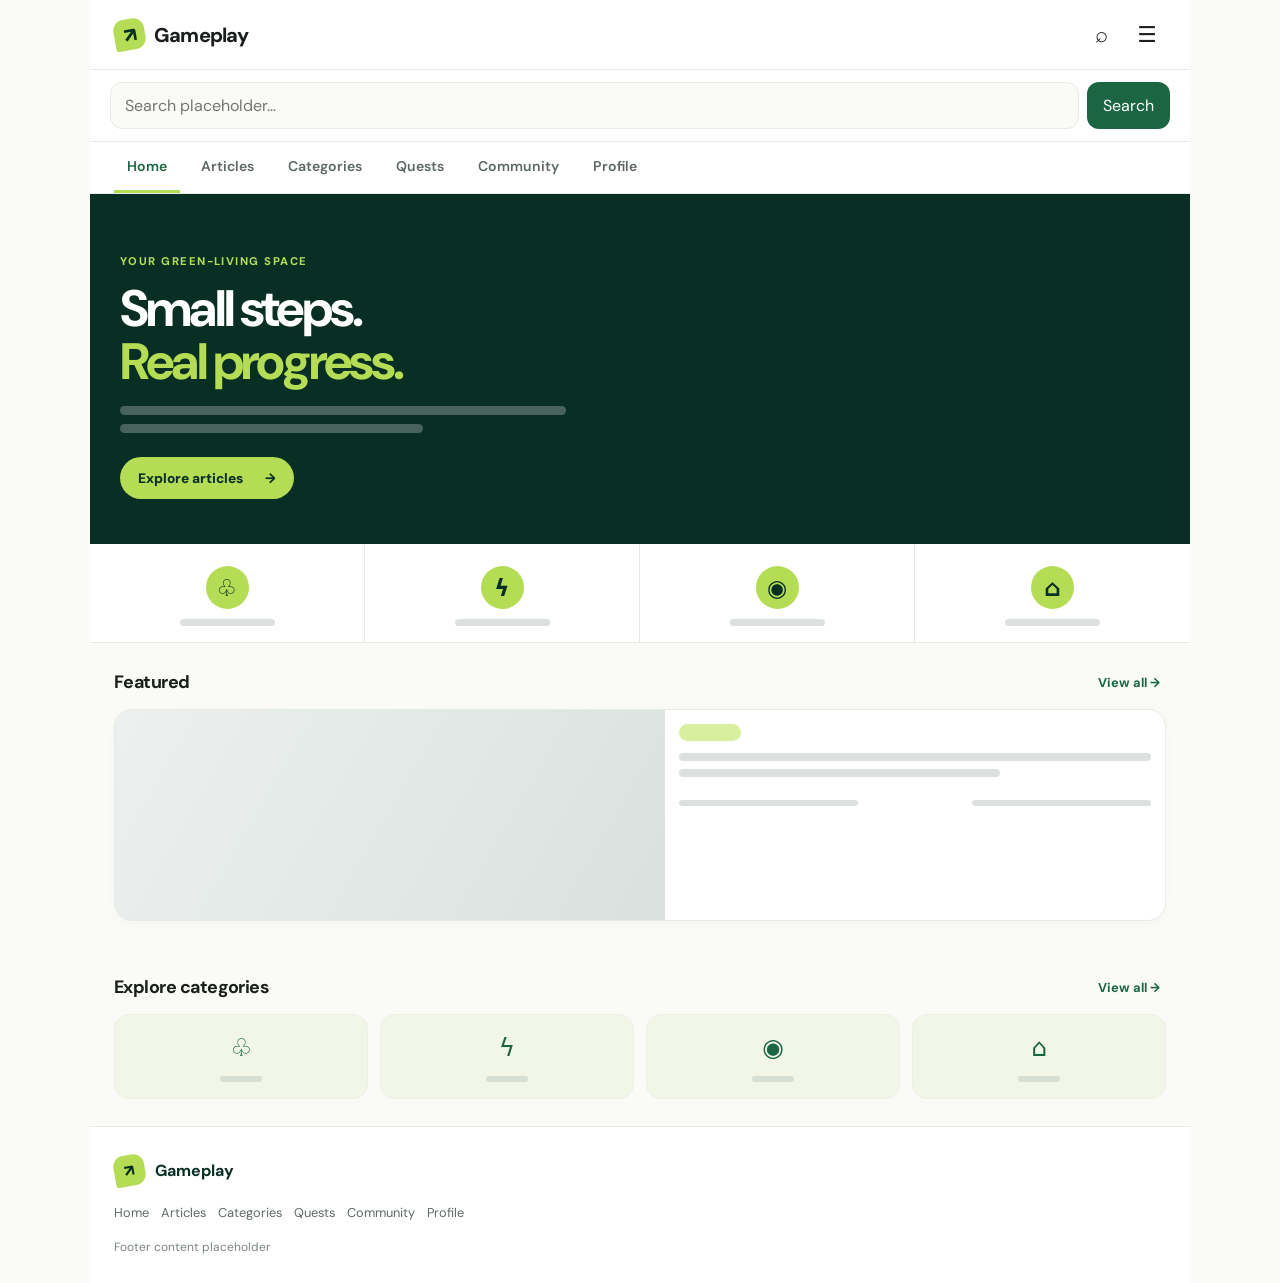
==== index.html @ 5367f2ae "Add files via upload" ====
<!doctype html>
<html lang="en">
<head>
  <meta charset="utf-8">
  <meta name="viewport" content="width=device-width, initial-scale=1">
  <title>Gameplay</title>
  <link rel="stylesheet" href="style.css">
  <!-- Cloudflare Web Analytics: add your official beacon snippet here after enabling it in Cloudflare. -->
</head>
<body>
  <div class="site-shell">
    <header class="topbar">
      <a class="brand" href="#home" data-page="home" aria-label="Gameplay home">
        <span class="brand-mark" aria-hidden="true">↗</span><span>Gameplay</span>
      </a>
      <div class="top-actions">
        <button class="icon-button" aria-label="Search" id="search-toggle">⌕</button>
        <button class="icon-button menu-toggle" aria-label="Open navigation" id="menu-toggle">☰</button>
      </div>
    </header>

    <div class="search-panel" id="search-panel" hidden>
      <input type="search" placeholder="Search placeholder…" aria-label="Search">
      <button class="small-button" type="button">Search</button>
    </div>

    <nav class="desktop-nav" aria-label="Main navigation">
      <button class="nav-link active" data-page="home">Home</button>
      <button class="nav-link" data-page="articles">Articles</button>
      <button class="nav-link" data-page="categories">Categories</button>
      <button class="nav-link" data-page="quests">Quests</button>
      <button class="nav-link" data-page="community">Community</button>
      <button class="nav-link" data-page="profile">Profile</button>
    </nav>

    <main>
      <!-- HOME -->
      <section class="page active" id="page-home" aria-labelledby="home-title">
        <div class="hero">
          <div class="hero-copy">
            <span class="eyebrow">YOUR GREEN-LIVING SPACE</span>
            <h1 id="home-title">Small steps.<br><span>Real progress.</span></h1>
            <p class="placeholder-line wide"></p>
            <p class="placeholder-line medium"></p>
            <button class="primary-button" data-go="articles">Explore articles <span>→</span></button>
          </div>
          <div class="hero-image image-landscape" role="img" aria-label="Landscape image placeholder">
            <span class="image-placeholder-icon">⌁</span>
          </div>
        </div>

        <div class="quick-grid">
          <button class="quick-tile" data-go="categories"><span class="quick-icon">♧</span><span class="placeholder-line short"></span></button>
          <button class="quick-tile" data-go="categories"><span class="quick-icon">ϟ</span><span class="placeholder-line short"></span></button>
          <button class="quick-tile" data-go="categories"><span class="quick-icon">◉</span><span class="placeholder-line short"></span></button>
          <button class="quick-tile" data-go="categories"><span class="quick-icon">⌂</span><span class="placeholder-line short"></span></button>
        </div>

        <section class="content-section">
          <div class="section-heading"><h2>Featured</h2><button class="text-link" data-go="articles">View all →</button></div>
          <div class="feature-card">
            <div class="feature-image image-seedling" role="img" aria-label="Featured image placeholder"><span class="image-placeholder-icon">⌁</span></div>
            <div class="card-body">
              <span class="tag placeholder-tag"></span>
              <div class="placeholder-line wide"></div>
              <div class="placeholder-line medium"></div>
              <div class="card-meta"><span class="placeholder-line short"></span><span class="placeholder-line short"></span></div>
            </div>
          </div>
        </section>

        <section class="content-section">
          <div class="section-heading"><h2>Explore categories</h2><button class="text-link" data-go="categories">View all →</button></div>
          <div class="category-mini-grid">
            <button class="category-mini" data-go="categories"><span>♧</span><i></i></button>
            <button class="category-mini" data-go="categories"><span>ϟ</span><i></i></button>
            <button class="category-mini" data-go="categories"><span>◉</span><i></i></button>
            <button class="category-mini" data-go="categories"><span>⌂</span><i></i></button>
          </div>
        </section>
      </section>

      <!-- ARTICLES LIST -->
      <section class="page" id="page-articles" aria-labelledby="articles-title">
        <div class="page-heading"><span class="eyebrow">THE LIBRARY</span><h1 id="articles-title">Articles</h1><div class="placeholder-line medium"></div></div>
        <div class="filter-row"><button class="filter-chip selected">All</button><button class="filter-chip">Category</button><button class="filter-chip">Category</button><button class="filter-chip">Category</button></div>
        <div class="article-grid">
          <article class="article-card"><div class="card-image image-seedling"><span class="image-placeholder-icon">⌁</span></div><div class="card-body"><span class="tag"></span><div class="placeholder-line wide"></div><div class="placeholder-line medium"></div><div class="card-meta"><span class="placeholder-line short"></span><span class="placeholder-line short"></span></div><button class="read-card" data-go="article-detail" aria-label="Open article">→</button></div></article>
          <article class="article-card"><div class="card-image image-solar"><span class="image-placeholder-icon">⌁</span></div><div class="card-body"><span class="tag"></span><div class="placeholder-line wide"></div><div class="placeholder-line medium"></div><div class="card-meta"><span class="placeholder-line short"></span><span class="placeholder-line short"></span></div><button class="read-card" data-go="article-detail" aria-label="Open article">→</button></div></article>
          <article class="article-card"><div class="card-image image-water"><span class="image-placeholder-icon">⌁</span></div><div class="card-body"><span class="tag"></span><div class="placeholder-line wide"></div><div class="placeholder-line medium"></div><div class="card-meta"><span class="placeholder-line short"></span><span class="placeholder-line short"></span></div><button class="read-card" data-go="article-detail" aria-label="Open article">→</button></div></article>
          <article class="article-card"><div class="card-image image-bike"><span class="image-placeholder-icon">⌁</span></div><div class="card-body"><span class="tag"></span><div class="placeholder-line wide"></div><div class="placeholder-line medium"></div><div class="card-meta"><span class="placeholder-line short"></span><span class="placeholder-line short"></span></div><button class="read-card" data-go="article-detail" aria-label="Open article">→</button></div></article>
        </div>
      </section>

      <!-- ARTICLE DETAIL -->
      <section class="page" id="page-article-detail" aria-labelledby="article-detail-title">
        <button class="back-link" data-go="articles">← Back to articles</button>
        <article class="article-detail">
          <div class="detail-image image-landscape"><span class="image-placeholder-icon">⌁</span></div>
          <div class="detail-content">
            <span class="tag"></span>
            <h1 id="article-detail-title" class="skeleton-heading"><span></span><span></span></h1>
            <div class="byline"><span class="avatar"></span><div class="placeholder-line medium"></div><div class="placeholder-line short"></div></div>
            <div class="article-skeleton">
              <div class="placeholder-line wide"></div><div class="placeholder-line wide"></div><div class="placeholder-line medium"></div>
              <div class="skeleton-image"></div>
              <div class="placeholder-line wide"></div><div class="placeholder-line wide"></div><div class="placeholder-line medium"></div>
              <div class="skeleton-image small"></div>
              <div class="placeholder-line wide"></div><div class="placeholder-line medium"></div>
            </div>
          </div>
        </article>
        <section class="content-section comments">
          <div class="section-heading"><h2>Comments</h2><span class="comment-count">—</span></div>
          <div class="comment-placeholder"><span class="avatar"></span><div class="placeholder-line wide"></div><button class="round-action" aria-label="Submit comment">↑</button></div>
          <div class="placeholder-comment"><span class="avatar"></span><div><div class="placeholder-line medium"></div><div class="placeholder-line wide"></div></div></div>
        </section>
      </section>

      <!-- CATEGORIES -->
      <section class="page" id="page-categories" aria-labelledby="categories-title">
        <div class="page-heading"><span class="eyebrow">FIND YOUR NEXT READ</span><h1 id="categories-title">Categories</h1><div class="placeholder-line medium"></div></div>
        <div class="categories-grid">
          <button class="category-card" data-go="articles"><div class="category-photo image-seedling"><span>♧</span></div><div class="category-card-foot"><div class="placeholder-line medium"></div><b>→</b></div></button>
          <button class="category-card" data-go="articles"><div class="category-photo image-solar"><span>ϟ</span></div><div class="category-card-foot"><div class="placeholder-line medium"></div><b>→</b></div></button>
          <button class="category-card" data-go="articles"><div class="category-photo image-water"><span>◉</span></div><div class="category-card-foot"><div class="placeholder-line medium"></div><b>→</b></div></button>
          <button class="category-card" data-go="articles"><div class="category-photo image-home"><span>⌂</span></div><div class="category-card-foot"><div class="placeholder-line medium"></div><b>→</b></div></button>
          <button class="category-card" data-go="articles"><div class="category-photo image-money"><span>●</span></div><div class="category-card-foot"><div class="placeholder-line medium"></div><b>→</b></div></button>
          <button class="category-card" data-go="articles"><div class="category-photo image-community"><span>♧</span></div><div class="category-card-foot"><div class="placeholder-line medium"></div><b>→</b></div></button>
        </div>
      </section>

      <!-- QUESTS -->
      <section class="page" id="page-quests" aria-labelledby="quests-title">
        <div class="page-heading"><span class="eyebrow">YOUR NEXT CHALLENGE</span><h1 id="quests-title">Quests</h1><div class="placeholder-line medium"></div></div>
        <div class="quest-hero">
          <div class="quest-art"><span class="quest-number">#01</span><span class="quest-leaf">♧</span></div>
          <div class="quest-copy"><span class="quest-status"><span class="status-dot"></span> ACTIVE</span><h2 class="skeleton-heading"><span></span><span></span></h2><div class="placeholder-line wide"></div><div class="placeholder-line medium"></div></div>
        </div>
        <div class="progress-card">
          <div class="section-heading"><h2>Progress</h2><span class="tiny-muted">— / — tasks</span></div>
          <div class="progress-track"><span style="width: 42%"></span></div>
          <div class="stats-grid"><div class="stat"><span class="stat-icon">✦</span><div class="placeholder-line short"></div><strong>—</strong></div><div class="stat"><span class="stat-icon">♜</span><div class="placeholder-line short"></div><strong>—</strong></div><div class="stat"><span class="stat-icon">◷</span><div class="placeholder-line short"></div><strong>—</strong></div></div>
        </div>
        <section class="content-section">
          <div class="section-heading"><h2>Quest tasks</h2><span class="tiny-muted">Checklist</span></div>
          <div class="task-list">
            <label class="task-row"><input type="checkbox"><span class="task-check"></span><span class="task-lines"><i></i><i></i></span><b>›</b></label>
            <label class="task-row"><input type="checkbox"><span class="task-check"></span><span class="task-lines"><i></i><i></i></span><b>›</b></label>
            <label class="task-row"><input type="checkbox"><span class="task-check"></span><span class="task-lines"><i></i><i></i></span><b>›</b></label>
          </div>
        </section>
      </section>

      <!-- COMMUNITY -->
      <section class="page" id="page-community" aria-labelledby="community-title">
        <div class="page-heading"><span class="eyebrow">TOGETHER, WE GROW</span><h1 id="community-title">Community</h1><div class="placeholder-line medium"></div></div>
        <div class="segmented"><button class="selected">Comments</button><button>Discussions</button><button>Members</button></div>
        <div class="community-list">
          <article class="community-post"><span class="avatar"></span><div class="post-main"><div class="post-top"><div class="placeholder-line medium"></div><span class="tiny-muted">—</span></div><div class="placeholder-line wide"></div><div class="placeholder-line medium"></div><div class="post-actions"><span>♡ —</span><span>↗ —</span></div></div></article>
          <article class="community-post"><span class="avatar"></span><div class="post-main"><div class="post-top"><div class="placeholder-line medium"></div><span class="tiny-muted">—</span></div><div class="placeholder-line wide"></div><div class="placeholder-line medium"></div><div class="post-actions"><span>♡ —</span><span>↗ —</span></div></div></article>
          <article class="community-post"><span class="avatar"></span><div class="post-main"><div class="post-top"><div class="placeholder-line medium"></div><span class="tiny-muted">—</span></div><div class="placeholder-line wide"></div><div class="placeholder-line short"></div><div class="post-actions"><span>♡ —</span><span>↗ —</span></div></div></article>
        </div>
        <div class="comment-placeholder"><span class="avatar"></span><div class="placeholder-line wide"></div><button class="round-action" aria-label="Post comment">↑</button></div>
      </section>

      <!-- PROFILE -->
      <section class="page" id="page-profile" aria-labelledby="profile-title">
        <div class="profile-top">
          <div class="profile-avatar">○</div>
          <div class="profile-info"><h1 id="profile-title" class="skeleton-heading"><span></span></h1><div class="placeholder-line medium"></div><span class="level-label">LEVEL —</span></div>
          <button class="icon-button" aria-label="Settings">⚙</button>
        </div>
        <div class="level-progress"><div class="progress-track"><span style="width: 35%"></span></div><span class="tiny-muted">— / — XP</span></div>
        <section class="content-section">
          <div class="section-heading"><h2>Achievements</h2><button class="text-link">View all →</button></div>
          <div class="badges-row">
            <div class="achievement"><span>♧</span><i></i></div><div class="achievement"><span>ϟ</span><i></i></div><div class="achievement"><span>◉</span><i></i></div><div class="achievement"><span>⌂</span><i></i></div><div class="achievement"><span>●</span><i></i></div>
          </div>
        </section>
        <section class="content-section">
          <div class="section-heading"><h2>Progress</h2></div>
          <div class="progress-circles">
            <div class="circle-stat"><div class="progress-circle" style="--progress:60%"><b>—</b></div><span class="placeholder-line short"></span></div>
            <div class="circle-stat"><div class="progress-circle" style="--progress:40%"><b>—</b></div><span class="placeholder-line short"></span></div>
            <div class="circle-stat"><div class="progress-circle" style="--progress:25%"><b>—</b></div><span class="placeholder-line short"></span></div>
            <div class="circle-stat"><div class="progress-circle" style="--progress:15%"><b>—</b></div><span class="placeholder-line short"></span></div>
          </div>
        </section>
        <section class="content-section">
          <div class="section-heading"><h2>Saved articles</h2><button class="text-link" data-go="articles">View all →</button></div>
          <div class="saved-grid"><div class="saved-card"><div class="saved-image"></div><div class="placeholder-line medium"></div><div class="placeholder-line short"></div></div><div class="saved-card"><div class="saved-image"></div><div class="placeholder-line medium"></div><div class="placeholder-line short"></div></div></div>
        </section>
      </section>
    </main>

    <footer class="site-footer">
      <div class="footer-brand"><span class="brand-mark">↗</span><strong>Gameplay</strong></div>
      <div class="footer-links"><button data-page="home">Home</button><button data-page="articles">Articles</button><button data-page="categories">Categories</button><button data-page="quests">Quests</button><button data-page="community">Community</button><button data-page="profile">Profile</button></div>
      <p class="footer-note">Footer content placeholder</p>
    </footer>

    <nav class="mobile-nav" aria-label="Mobile navigation">
      <button class="mobile-nav-item active" data-page="home"><span>⌂</span><small>Home</small></button>
      <button class="mobile-nav-item" data-page="articles"><span>▤</span><small>Articles</small></button>
      <button class="mobile-nav-item" data-page="quests"><span>◷</span><small>Quests</small></button>
      <button class="mobile-nav-item" data-page="community"><span>♧</span><small>Community</small></button>
      <button class="mobile-nav-item" data-page="profile"><span>○</span><small>Profile</small></button>
    </nav>
  </div>
  <script src="script.js"></script>
</body>
</html>
---- style.css ----
@import url('https://fonts.googleapis.com/css2?family=DM+Sans:wght@400;500;600;700;800&display=swap');

:root {
  --green-950: #092f25;
  --green-900: #104532;
  --green-800: #1b6542;
  --green-700: #27834c;
  --green-500: #70b943;
  --lime: #b5dc55;
  --cream: #fafaf6;
  --paper: #ffffff;
  --ink: #1a1f1c;
  --muted: #7b8580;
  --line: #e7ebe5;
  --skeleton: #dce1df;
  --radius: 18px;
  --shadow: 0 8px 24px rgba(14, 48, 34, .07);
}
* { box-sizing: border-box; }
html { scroll-behavior: smooth; }
body { margin: 0; background: var(--cream); color: var(--ink); font-family: "DM Sans", system-ui, sans-serif; }
button, input { font: inherit; }
button { cursor: pointer; }
button:focus-visible, a:focus-visible, input:focus-visible { outline: 3px solid var(--lime); outline-offset: 3px; }
.site-shell { width: min(100%, 1100px); margin: 0 auto; min-height: 100vh; background: var(--cream); padding-bottom: 78px; }
.topbar { height: 70px; padding: 0 24px; display: flex; align-items: center; justify-content: space-between; background: var(--paper); border-bottom: 1px solid var(--line); position: sticky; top: 0; z-index: 20; }
.brand { display: inline-flex; gap: 9px; align-items: center; color: var(--ink); text-decoration: none; font-weight: 800; font-size: 1.25rem; letter-spacing: -.04em; }
.brand-mark { display: inline-grid; place-items: center; width: 31px; height: 31px; border-radius: 11px 11px 11px 3px; color: var(--green-950); background: var(--lime); font-weight: 900; transform: rotate(-10deg); }
.top-actions { display: flex; gap: 8px; }
.icon-button { width: 38px; height: 38px; border: 0; background: transparent; border-radius: 50%; color: var(--ink); font-size: 1.35rem; }
.icon-button:hover { background: #eef4e8; }
.desktop-nav { display: flex; align-items: center; gap: 8px; padding: 0 24px; background: var(--paper); border-bottom: 1px solid var(--line); }
.nav-link { border: 0; background: transparent; padding: 15px 13px; color: #5e6862; font-size: .88rem; font-weight: 600; border-bottom: 3px solid transparent; }
.nav-link.active, .nav-link:hover { color: var(--green-800); border-bottom-color: var(--lime); }
.search-panel { display: flex; gap: 8px; padding: 12px 20px; background: var(--paper); border-bottom: 1px solid var(--line); }
.search-panel input { min-width: 0; flex: 1; padding: 12px 14px; border: 1px solid var(--line); border-radius: 12px; background: var(--cream); }
.small-button { border: 0; border-radius: 12px; padding: 0 16px; background: var(--green-800); color: white; }
.page { display: none; animation: fade-in .2s ease; }
.page.active { display: block; }
@keyframes fade-in { from { opacity: .65; transform: translateY(3px); } to { opacity: 1; transform: none; } }
.hero { display: grid; grid-template-columns: .92fr 1.08fr; min-height: 350px; background: var(--green-950); color: white; overflow: hidden; }
.hero-copy { padding: 46px 30px 36px; align-self: center; }
.eyebrow { display: inline-block; color: var(--green-700); font-size: .7rem; font-weight: 800; letter-spacing: .13em; }
.hero .eyebrow { color: var(--lime); }
h1, h2, p { margin-top: 0; }
h1 { font-size: clamp(2rem, 4vw, 3.3rem); line-height: 1.04; letter-spacing: -.055em; margin: 12px 0 18px; }
.hero h1 span { color: var(--lime); }
.hero-image { min-height: 350px; }
.primary-button { display: inline-flex; align-items: center; gap: 22px; padding: 12px 18px; border: 0; border-radius: 100px; background: var(--lime); color: var(--green-950); font-size: .86rem; font-weight: 800; margin-top: 15px; }
.primary-button:hover { filter: brightness(1.04); transform: translateY(-1px); }
.image-landscape, .image-seedling, .image-solar, .image-water, .image-bike, .image-home, .image-money, .image-community { background-size: cover; background-position: center; position: relative; overflow: hidden; }
.image-landscape { background: linear-gradient(135deg, rgba(9,47,37,.1), rgba(9,47,37,.15)), url("https://images.unsplash.com/photo-1472396961693-142e6e269027?auto=format&fit=crop&w=1200&q=80") center/cover; }
.image-seedling { background: linear-gradient(120deg, rgba(16,69,50,.08), rgba(16,69,50,.16)), url("https://images.unsplash.com/photo-1416879595882-3373a0480b5b?auto=format&fit=crop&w=900&q=80") center/cover; }
.image-solar { background-image: url("https://images.unsplash.com/photo-1509391366360-2e959784a276?auto=format&fit=crop&w=900&q=80"); }
.image-water { background-image: url("https://images.unsplash.com/photo-1432405972618-c60b0225b8f9?auto=format&fit=crop&w=900&q=80"); }
.image-bike { background-image: url("https://images.unsplash.com/photo-1485965120184-e220f721d03e?auto=format&fit=crop&w=900&q=80"); }
.image-home { background-image: url("https://images.unsplash.com/photo-1449158743715-0a90ebb6d2d8?auto=format&fit=crop&w=900&q=80"); }
.image-money { background-image: url("https://images.unsplash.com/photo-1579621970563-ebec7560ff3e?auto=format&fit=crop&w=900&q=80"); }
.image-community { background-image: url("https://images.unsplash.com/photo-1529156069898-49953e39b3ac?auto=format&fit=crop&w=900&q=80"); }
.image-placeholder-icon { display: none; }
.placeholder-line { display: block; height: 9px; border-radius: 99px; background: var(--skeleton); margin: 9px 0; }
.hero .placeholder-line { background: rgba(255,255,255,.25); }
.wide { width: 100%; } .medium { width: 68%; } .short { width: 38%; }
.quick-grid { display: grid; grid-template-columns: repeat(4, 1fr); background: white; border-bottom: 1px solid var(--line); }
.quick-tile { border: 0; border-right: 1px solid var(--line); background: white; padding: 22px 12px 16px; display: grid; justify-items: center; gap: 10px; }
.quick-tile:last-child { border-right: 0; }
.quick-tile:hover, .category-mini:hover { background: #f3f8eb; }
.quick-icon { display: grid; place-items: center; width: 43px; height: 43px; border-radius: 50%; background: var(--lime); color: var(--green-950); font-size: 1.45rem; font-weight: 800; }
.quick-tile .placeholder-line { height: 7px; margin: 0; }
.content-section { padding: 27px 24px; }
.section-heading { display: flex; align-items: center; justify-content: space-between; gap: 12px; margin-bottom: 15px; }
.section-heading h2, .page-heading h1 { margin: 0; }
.section-heading h2 { font-size: 1.12rem; letter-spacing: -.03em; }
.text-link, .back-link { border: 0; background: transparent; color: var(--green-800); font-weight: 700; font-size: .8rem; }
.feature-card, .article-card, .category-card, .progress-card { border: 1px solid var(--line); border-radius: var(--radius); background: white; overflow: hidden; box-shadow: 0 3px 12px rgba(20,40,30,.025); }
.feature-image { height: 180px; }
.card-body { padding: 14px; position: relative; }
.tag { display: block; width: 62px; height: 17px; border-radius: 99px; background: #d9efa0; margin-bottom: 12px; }
.card-body .placeholder-line { height: 8px; margin: 8px 0; }
.card-meta { display: flex; justify-content: space-between; gap: 14px; margin-top: 15px; }
.card-meta .placeholder-line { height: 6px; }
.category-mini-grid { display: grid; grid-template-columns: repeat(4, 1fr); gap: 12px; }
.category-mini { border: 1px solid #edf0e8; border-radius: 15px; background: #f1f6e7; padding: 16px 10px; display: grid; justify-items: center; gap: 12px; color: var(--green-800); }
.category-mini span { font-size: 1.55rem; }
.category-mini i { width: 42px; height: 6px; border-radius: 99px; background: #d7dfd3; }
.page-heading { padding: 32px 24px 22px; }
.page-heading h1 { font-size: 2.3rem; margin: 8px 0 12px; }
.page-heading .placeholder-line { height: 8px; margin: 0; }
.filter-row { display: flex; gap: 8px; overflow-x: auto; padding: 0 24px 20px; }
.filter-chip { flex: 0 0 auto; padding: 9px 15px; border: 1px solid var(--line); border-radius: 99px; background: white; color: #66716a; font-size: .8rem; }
.filter-chip.selected { color: white; background: var(--green-800); border-color: var(--green-800); }
.article-grid { display: grid; grid-template-columns: repeat(2, minmax(0, 1fr)); gap: 16px; padding: 0 24px 30px; }
.card-image { height: 160px; }
.read-card { position: absolute; right: 12px; bottom: 12px; width: 32px; height: 32px; border: 0; border-radius: 50%; color: white; background: var(--green-800); font-size: 1.1rem; }
.back-link { margin: 22px 24px 12px; }
.article-detail { max-width: 820px; margin: 0 auto; padding: 0 24px; }
.detail-image { height: 300px; border-radius: var(--radius); }
.detail-content { max-width: 650px; margin: 24px auto; }
.skeleton-heading { display: grid; gap: 9px; margin: 14px 0 20px; }
.skeleton-heading span { height: 19px; border-radius: 99px; background: #cfd6d2; width: 88%; }
.skeleton-heading span + span { width: 62%; }
.byline { display: flex; align-items: center; gap: 10px; margin-bottom: 28px; }
.byline .placeholder-line { margin: 0; height: 7px; }
.avatar { flex: 0 0 34px; width: 34px; height: 34px; border-radius: 50%; background: #dce3df; display: inline-block; }
.article-skeleton .placeholder-line { height: 9px; margin: 12px 0; }
.skeleton-image { height: 170px; border-radius: 12px; background: #e7ebe8; margin: 22px 0; }
.skeleton-image.small { height: 110px; }
.comments { max-width: 820px; margin: 0 auto; }
.comment-count, .tiny-muted { font-size: .75rem; color: var(--muted); }
.comment-placeholder { display: flex; align-items: center; gap: 10px; border: 1px solid var(--line); border-radius: 99px; padding: 8px; background: white; }
.comment-placeholder .placeholder-line { margin: 0; flex: 1; }
.round-action { border: 0; border-radius: 50%; width: 34px; height: 34px; background: var(--green-800); color: white; font-weight: 800; }
.placeholder-comment { display: flex; gap: 12px; padding: 18px 0; }
.placeholder-comment .placeholder-line { height: 8px; margin: 7px 0; }
.categories-grid { display: grid; grid-template-columns: repeat(3, minmax(0, 1fr)); gap: 14px; padding: 0 24px 32px; }
.category-card { text-align: left; padding: 0; }
.category-photo { height: 130px; display: grid; place-items: center; }
.category-photo span { display: grid; place-items: center; width: 44px; height: 44px; background: rgba(250,250,246,.9); color: var(--green-800); border-radius: 50%; font-size: 1.5rem; font-weight: 800; }
.category-card-foot { display: flex; align-items: center; gap: 12px; padding: 13px; }
.category-card-foot .placeholder-line { margin: 0; height: 8px; flex: 1; }
.category-card-foot b { color: var(--green-800); }
.quest-hero { margin: 0 24px 18px; display: grid; grid-template-columns: .8fr 1.2fr; background: var(--green-950); color: white; border-radius: 22px; overflow: hidden; min-height: 200px; }
.quest-art { background: linear-gradient(135deg, #1d6a42, #0c3528); display: grid; align-content: center; justify-items: center; gap: 4px; color: var(--lime); }
.quest-number { font-weight: 800; font-size: 1.4rem; }
.quest-leaf { font-size: 2rem; }
.quest-copy { padding: 22px; align-self: center; }
.quest-status { display: inline-flex; gap: 7px; align-items: center; color: var(--lime); font-size: .68rem; font-weight: 800; letter-spacing: .08em; }
.status-dot { width: 7px; height: 7px; border-radius: 50%; background: var(--lime); }
.quest-copy .skeleton-heading span { background: rgba(255,255,255,.32); height: 13px; }
.quest-copy .placeholder-line { background: rgba(255,255,255,.2); }
.progress-card { margin: 0 24px; padding: 20px; }
.progress-track { width: 100%; height: 10px; background: #e5e9e5; border-radius: 99px; overflow: hidden; }
.progress-track span { display: block; height: 100%; border-radius: inherit; background: linear-gradient(90deg, var(--green-800), var(--green-500)); }
.stats-grid { display: grid; grid-template-columns: repeat(3, 1fr); gap: 10px; margin-top: 18px; }
.stat { background: #f1f6eb; border-radius: 12px; padding: 12px 8px; display: grid; justify-items: center; gap: 7px; }
.stat-icon { color: var(--green-800); font-size: 1.3rem; }
.stat .placeholder-line { margin: 0; height: 6px; }
.stat strong { font-size: .85rem; color: var(--green-800); }
.task-list { border-top: 1px solid var(--line); }
.task-row { position: relative; display: flex; align-items: center; gap: 12px; padding: 15px 4px; border-bottom: 1px solid var(--line); }
.task-row input { position: absolute; opacity: 0; }
.task-check { display: grid; place-items: center; width: 21px; height: 21px; border: 2px solid #b7c1ba; border-radius: 50%; }
.task-row input:checked + .task-check { background: var(--green-800); border-color: var(--green-800); }
.task-row input:checked + .task-check::after { content: "✓"; color: white; font-size: .75rem; }
.task-lines { flex: 1; }
.task-lines i { display: block; height: 7px; width: 58%; border-radius: 99px; background: var(--skeleton); margin: 5px 0; }
.task-lines i + i { width: 36%; height: 6px; }
.task-row b { color: var(--muted); }
.segmented { display: flex; gap: 5px; padding: 0 24px 16px; }
.segmented button { flex: 1; border: 0; border-radius: 99px; padding: 10px 5px; background: #eef0ed; color: #66716a; font-size: .78rem; }
.segmented button.selected { background: var(--green-800); color: white; }
.community-list { padding: 0 24px; }
.community-post { display: flex; gap: 12px; padding: 19px 0; border-bottom: 1px solid var(--line); }
.post-main { flex: 1; min-width: 0; }
.post-top { display: flex; align-items: center; justify-content: space-between; gap: 8px; }
.post-top .placeholder-line { height: 8px; margin: 5px 0; }
.post-main > .placeholder-line { height: 8px; margin: 9px 0; }
.post-actions { display: flex; gap: 18px; margin-top: 12px; color: var(--muted); font-size: .78rem; }
.profile-top { display: flex; align-items: center; gap: 14px; padding: 30px 24px 12px; }
.profile-avatar { display: grid; place-items: center; width: 68px; height: 68px; flex: 0 0 68px; border-radius: 50%; background: #e1e7e3; color: #9aa6a0; font-size: 3rem; }
.profile-info { flex: 1; min-width: 0; }
.profile-info h1 { margin: 0 0 9px; font-size: 1.5rem; }
.profile-info .skeleton-heading span { height: 15px; width: 60%; }
.profile-info .placeholder-line { margin: 0 0 10px; height: 7px; }
.level-label { color: var(--green-800); font-size: .7rem; font-weight: 800; }
.level-progress { display: flex; align-items: center; gap: 12px; padding: 0 24px 8px; }
.level-progress .progress-track { flex: 1; }
.badges-row { display: flex; justify-content: space-between; gap: 8px; }
.achievement { text-align: center; }
.achievement span { display: grid; place-items: center; width: clamp(40px, 7vw, 58px); height: clamp(40px, 7vw, 58px); border-radius: 50%; border: 3px solid #b8d66d; background: var(--green-800); color: #e7f5bf; font-size: 1.25rem; }
.achievement i { display: block; width: 70%; height: 6px; margin: 8px auto 0; border-radius: 99px; background: var(--skeleton); }
.progress-circles { display: grid; grid-template-columns: repeat(4, 1fr); gap: 12px; }
.circle-stat { display: grid; justify-items: center; gap: 8px; }
.progress-circle { width: clamp(50px, 9vw, 75px); aspect-ratio: 1; border-radius: 50%; background: conic-gradient(var(--green-700) var(--progress), #e2e8e3 0); display: grid; place-items: center; position: relative; }
.progress-circle::before { content: ""; position: absolute; inset: 6px; background: white; border-radius: 50%; }
.progress-circle b { position: relative; font-size: .8rem; }
.circle-stat .placeholder-line { height: 6px; margin: 0; }
.saved-grid { display: grid; grid-template-columns: repeat(2, 1fr); gap: 12px; }
.saved-card { background: white; border: 1px solid var(--line); border-radius: 12px; padding: 9px; }
.saved-image { height: 82px; background: #e4e9e5; border-radius: 8px; margin-bottom: 12px; }
.saved-card .placeholder-line { height: 7px; margin: 7px 0; }
.site-footer { padding: 28px 24px; border-top: 1px solid var(--line); background: white; }
.footer-brand { display: flex; align-items: center; gap: 10px; color: var(--green-950); }
.footer-links { display: flex; flex-wrap: wrap; gap: 12px; margin: 18px 0; }
.footer-links button { border: 0; background: transparent; padding: 0; color: #5f6b64; font-size: .8rem; }
.footer-note { color: var(--muted); font-size: .75rem; margin: 0; }
.mobile-nav { display: none; }

@media (max-width: 640px) {
  .site-shell { padding-bottom: calc(70px + env(safe-area-inset-bottom)); }
  .topbar { height: 62px; padding: 0 16px; }
  .brand { font-size: 1.12rem; }
  .brand-mark { width: 29px; height: 29px; }
  .desktop-nav { display: none; }
  .hero { grid-template-columns: 1fr; }
  .hero-copy { padding: 28px 20px 25px; }
  .hero h1 { font-size: 2.35rem; margin-bottom: 13px; }
  .hero-image { min-height: 185px; grid-row: 1; }
  .hero-copy { grid-row: 2; }
  .quick-grid { grid-template-columns: repeat(4, 1fr); }
  .quick-tile { padding: 13px 5px; gap: 8px; }
  .quick-icon { width: 38px; height: 38px; font-size: 1.25rem; }
  .quick-tile .placeholder-line { width: 72%; }
  .content-section { padding: 23px 16px; }
  .section-heading h2 { font-size: 1.02rem; }
  .feature-image { height: 155px; }
  .category-mini-grid { gap: 8px; }
  .category-mini { padding: 13px 6px; border-radius: 12px; }
  .page-heading { padding: 26px 18px 20px; }
  .page-heading h1 { font-size: 2rem; }
  .filter-row { padding: 0 16px 16px; }
  .article-grid { grid-template-columns: repeat(2, minmax(0, 1fr)); gap: 10px; padding: 0 12px 22px; }
  .card-image { height: 112px; }
  .card-body { padding: 10px; }
  .card-body .placeholder-line { height: 7px; }
  .card-meta { gap: 7px; }
  .card-meta .placeholder-line { width: 35%; }
  .read-card { width: 27px; height: 27px; right: 8px; bottom: 8px; }
  .detail-image { height: 220px; }
  .article-detail { padding: 0 16px; }
  .back-link { margin: 18px 16px 12px; }
  .comments { padding-top: 14px; }
  .categories-grid { grid-template-columns: repeat(2, minmax(0, 1fr)); gap: 10px; padding: 0 14px 24px; }
  .category-photo { height: 120px; }
  .quest-hero { margin: 0 14px 14px; grid-template-columns: .72fr 1.28fr; min-height: 170px; }
  .quest-copy { padding: 16px 12px; }
  .quest-copy .skeleton-heading { margin: 12px 0; }
  .progress-card { margin: 0 14px; padding: 16px; }
  .stats-grid { gap: 6px; }
  .stat { padding: 10px 4px; }
  .segmented { padding: 0 14px 12px; }
  .community-list { padding: 0 16px; }
  .profile-top { padding: 25px 16px 12px; gap: 11px; }
  .profile-avatar { width: 58px; height: 58px; flex-basis: 58px; }
  .level-progress { padding: 0 16px 5px; }
  .badges-row { gap: 5px; }
  .achievement span { width: 43px; height: 43px; font-size: 1rem; }
  .progress-circles { gap: 7px; }
  .saved-grid { gap: 8px; }
  .saved-image { height: 65px; }
  .site-footer { padding: 24px 16px; }
  .footer-links { gap: 12px 16px; }
  .mobile-nav { position: fixed; z-index: 30; bottom: 0; left: 50%; transform: translateX(-50%); width: min(100%, 1100px); display: grid; grid-template-columns: repeat(5, 1fr); padding: 7px 6px calc(7px + env(safe-area-inset-bottom)); background: rgba(255,255,255,.96); border-top: 1px solid var(--line); backdrop-filter: blur(14px); }
  .mobile-nav-item { display: grid; justify-items: center; gap: 3px; border: 0; border-radius: 12px; padding: 4px 2px; background: transparent; color: #68736c; }
  .mobile-nav-item span { font-size: 1.35rem; line-height: 1.2; }
  .mobile-nav-item small { font-size: .62rem; font-weight: 600; }
  .mobile-nav-item.active { color: var(--green-800); }
  .mobile-nav-item.active span { color: var(--green-700); }
  .footer-links { display: none; }
}
@media (min-width: 641px) {
  .site-shell { padding-bottom: 0; }
  .feature-card { display: grid; grid-template-columns: 1.1fr 1fr; }
  .feature-image { height: auto; min-height: 210px; }
  .article-grid { grid-template-columns: repeat(3, minmax(0, 1fr)); }
  .article-grid .article-card:nth-child(4) { display: none; }
  .article-detail { padding-top: 10px; }
}
@media (prefers-reduced-motion: reduce) { *, *::before, *::after { scroll-behavior: auto !important; animation-duration: .01ms !important; transition-duration: .01ms !important; } }

.mobile-menu-panel { position: fixed; z-index: 40; top: 62px; right: 12px; width: min(260px, calc(100vw - 24px)); padding: 10px; border: 1px solid var(--line); border-radius: 16px; background: white; box-shadow: 0 18px 40px rgba(0,0,0,.15); display: grid; gap: 4px; }
.mobile-menu-panel button { border: 0; background: transparent; text-align: left; border-radius: 10px; padding: 12px; color: var(--ink); font-weight: 600; }
.mobile-menu-panel button:hover { background: #f1f6e7; color: var(--green-800); }
@media (min-width: 641px) { .mobile-menu-panel { top: 66px; right: max(12px, calc((100vw - 1100px)/2 + 12px)); } }
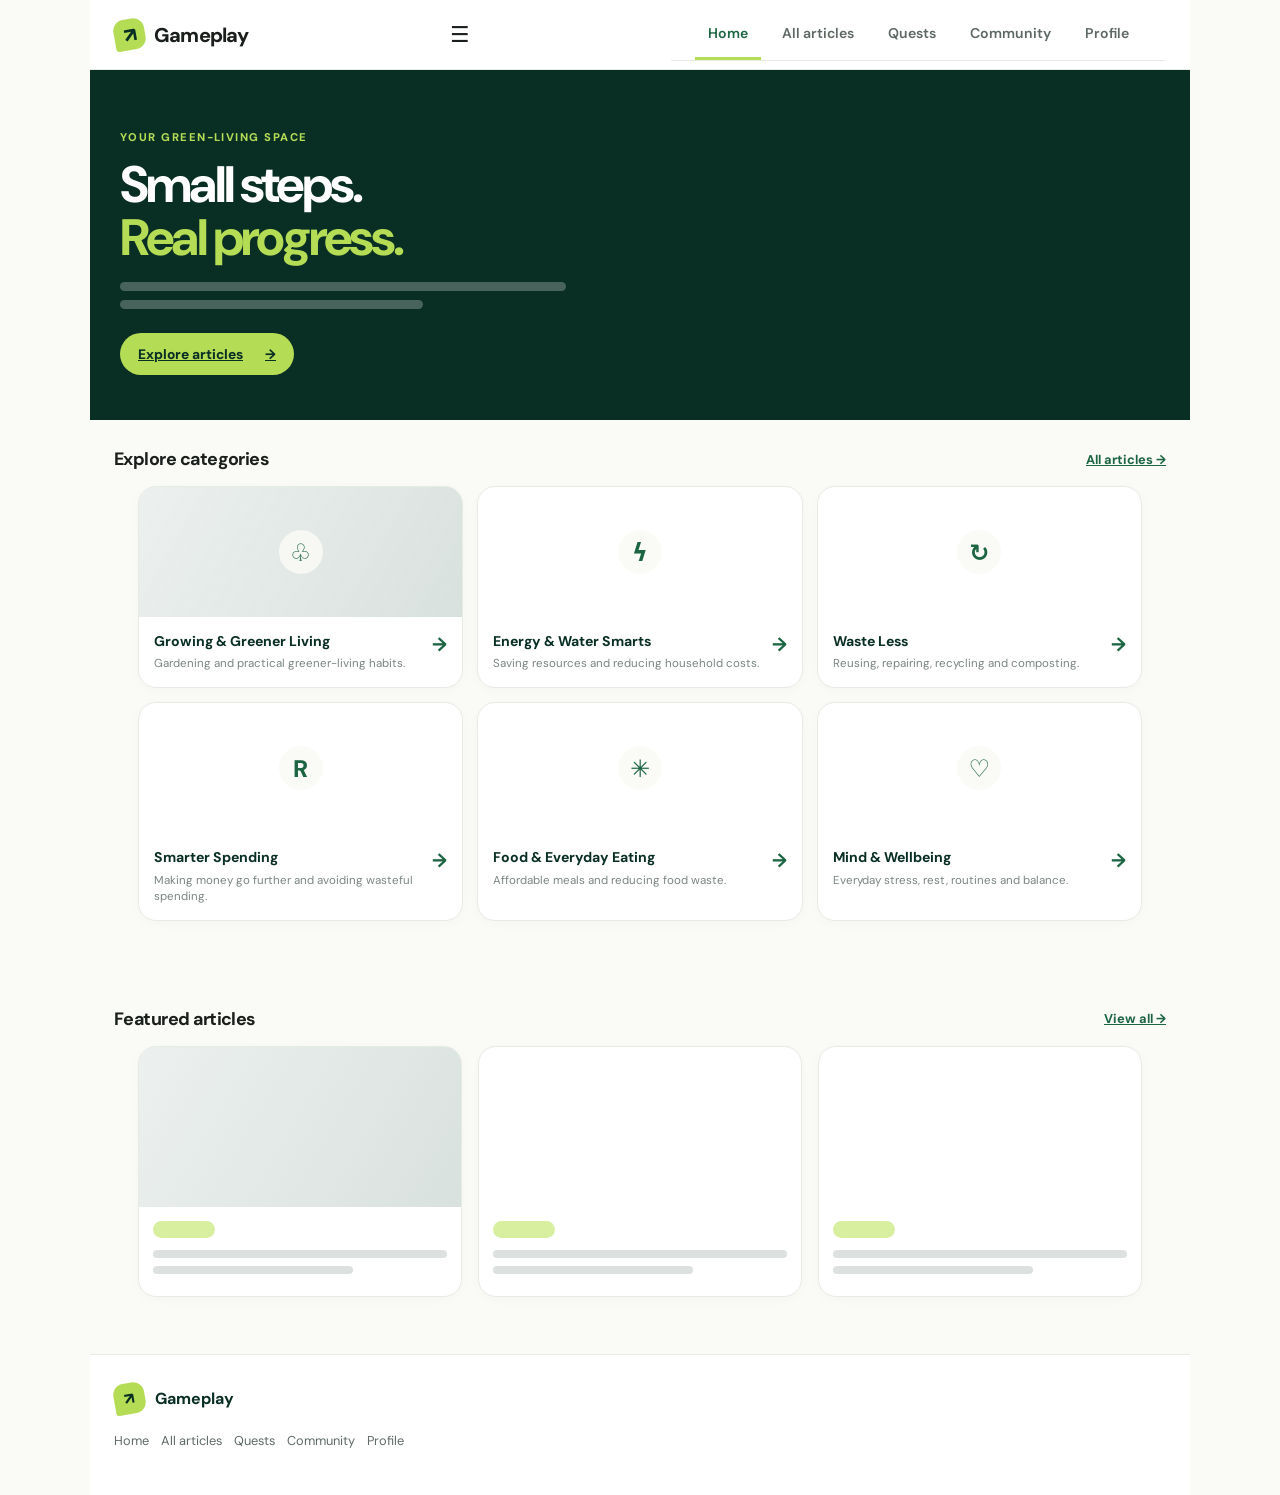
==== commit 9b0384a1: "Add files via upload upadated files (second version of site)" ====
--- a/index.html
+++ b/index.html
@@ -5,208 +5,53 @@
   <meta name="viewport" content="width=device-width, initial-scale=1">
   <title>Gameplay</title>
   <link rel="stylesheet" href="style.css">
-  <!-- Cloudflare Web Analytics: add your official beacon snippet here after enabling it in Cloudflare. -->
+  <!-- Cloudflare Web Analytics: paste the official beacon snippet from your Cloudflare dashboard here. -->
 </head>
 <body>
   <div class="site-shell">
     <header class="topbar">
-      <a class="brand" href="#home" data-page="home" aria-label="Gameplay home">
-        <span class="brand-mark" aria-hidden="true">↗</span><span>Gameplay</span>
-      </a>
-      <div class="top-actions">
-        <button class="icon-button" aria-label="Search" id="search-toggle">⌕</button>
-        <button class="icon-button menu-toggle" aria-label="Open navigation" id="menu-toggle">☰</button>
-      </div>
+      <a class="brand" href="index.html"><span class="brand-mark" aria-hidden="true">↗</span><span>Gameplay</span></a>
+      <button class="icon-button menu-toggle" id="menu-toggle" aria-label="Toggle navigation">☰</button>
+      <nav class="desktop-nav" id="main-nav" aria-label="Main navigation">
+        <a class="nav-link active" href="index.html">Home</a>
+        <a class="nav-link" href="articles.html">All articles</a>
+        <a class="nav-link" href="quests.html">Quests</a>
+        <a class="nav-link" href="community.html">Community</a>
+        <a class="nav-link" href="profile.html">Profile</a>
+      </nav>
     </header>
-
-    <div class="search-panel" id="search-panel" hidden>
-      <input type="search" placeholder="Search placeholder…" aria-label="Search">
-      <button class="small-button" type="button">Search</button>
-    </div>
-
-    <nav class="desktop-nav" aria-label="Main navigation">
-      <button class="nav-link active" data-page="home">Home</button>
-      <button class="nav-link" data-page="articles">Articles</button>
-      <button class="nav-link" data-page="categories">Categories</button>
-      <button class="nav-link" data-page="quests">Quests</button>
-      <button class="nav-link" data-page="community">Community</button>
-      <button class="nav-link" data-page="profile">Profile</button>
-    </nav>
-
     <main>
-      <!-- HOME -->
-      <section class="page active" id="page-home" aria-labelledby="home-title">
-        <div class="hero">
-          <div class="hero-copy">
-            <span class="eyebrow">YOUR GREEN-LIVING SPACE</span>
-            <h1 id="home-title">Small steps.<br><span>Real progress.</span></h1>
-            <p class="placeholder-line wide"></p>
-            <p class="placeholder-line medium"></p>
-            <button class="primary-button" data-go="articles">Explore articles <span>→</span></button>
-          </div>
-          <div class="hero-image image-landscape" role="img" aria-label="Landscape image placeholder">
-            <span class="image-placeholder-icon">⌁</span>
-          </div>
+      <section class="hero">
+        <div class="hero-copy">
+          <span class="eyebrow">YOUR GREEN-LIVING SPACE</span>
+          <h1>Small steps.<br><span>Real progress.</span></h1>
+          <p class="placeholder-line wide"></p><p class="placeholder-line medium"></p>
+          <a class="primary-button" href="articles.html">Explore articles <span>→</span></a>
         </div>
-
-        <div class="quick-grid">
-          <button class="quick-tile" data-go="categories"><span class="quick-icon">♧</span><span class="placeholder-line short"></span></button>
-          <button class="quick-tile" data-go="categories"><span class="quick-icon">ϟ</span><span class="placeholder-line short"></span></button>
-          <button class="quick-tile" data-go="categories"><span class="quick-icon">◉</span><span class="placeholder-line short"></span></button>
-          <button class="quick-tile" data-go="categories"><span class="quick-icon">⌂</span><span class="placeholder-line short"></span></button>
-        </div>
-
-        <section class="content-section">
-          <div class="section-heading"><h2>Featured</h2><button class="text-link" data-go="articles">View all →</button></div>
-          <div class="feature-card">
-            <div class="feature-image image-seedling" role="img" aria-label="Featured image placeholder"><span class="image-placeholder-icon">⌁</span></div>
-            <div class="card-body">
-              <span class="tag placeholder-tag"></span>
-              <div class="placeholder-line wide"></div>
-              <div class="placeholder-line medium"></div>
-              <div class="card-meta"><span class="placeholder-line short"></span><span class="placeholder-line short"></span></div>
-            </div>
-          </div>
-        </section>
-
-        <section class="content-section">
-          <div class="section-heading"><h2>Explore categories</h2><button class="text-link" data-go="categories">View all →</button></div>
-          <div class="category-mini-grid">
-            <button class="category-mini" data-go="categories"><span>♧</span><i></i></button>
-            <button class="category-mini" data-go="categories"><span>ϟ</span><i></i></button>
-            <button class="category-mini" data-go="categories"><span>◉</span><i></i></button>
-            <button class="category-mini" data-go="categories"><span>⌂</span><i></i></button>
-          </div>
-        </section>
+        <div class="hero-image image-landscape" role="img" aria-label="Featured image placeholder"></div>
       </section>
-
-      <!-- ARTICLES LIST -->
-      <section class="page" id="page-articles" aria-labelledby="articles-title">
-        <div class="page-heading"><span class="eyebrow">THE LIBRARY</span><h1 id="articles-title">Articles</h1><div class="placeholder-line medium"></div></div>
-        <div class="filter-row"><button class="filter-chip selected">All</button><button class="filter-chip">Category</button><button class="filter-chip">Category</button><button class="filter-chip">Category</button></div>
-        <div class="article-grid">
-          <article class="article-card"><div class="card-image image-seedling"><span class="image-placeholder-icon">⌁</span></div><div class="card-body"><span class="tag"></span><div class="placeholder-line wide"></div><div class="placeholder-line medium"></div><div class="card-meta"><span class="placeholder-line short"></span><span class="placeholder-line short"></span></div><button class="read-card" data-go="article-detail" aria-label="Open article">→</button></div></article>
-          <article class="article-card"><div class="card-image image-solar"><span class="image-placeholder-icon">⌁</span></div><div class="card-body"><span class="tag"></span><div class="placeholder-line wide"></div><div class="placeholder-line medium"></div><div class="card-meta"><span class="placeholder-line short"></span><span class="placeholder-line short"></span></div><button class="read-card" data-go="article-detail" aria-label="Open article">→</button></div></article>
-          <article class="article-card"><div class="card-image image-water"><span class="image-placeholder-icon">⌁</span></div><div class="card-body"><span class="tag"></span><div class="placeholder-line wide"></div><div class="placeholder-line medium"></div><div class="card-meta"><span class="placeholder-line short"></span><span class="placeholder-line short"></span></div><button class="read-card" data-go="article-detail" aria-label="Open article">→</button></div></article>
-          <article class="article-card"><div class="card-image image-bike"><span class="image-placeholder-icon">⌁</span></div><div class="card-body"><span class="tag"></span><div class="placeholder-line wide"></div><div class="placeholder-line medium"></div><div class="card-meta"><span class="placeholder-line short"></span><span class="placeholder-line short"></span></div><button class="read-card" data-go="article-detail" aria-label="Open article">→</button></div></article>
+      <section class="content-section">
+        <div class="section-heading"><h2>Explore categories</h2><a class="text-link" href="articles.html">All articles →</a></div>
+        <div class="categories-grid">
+          <a class="category-card" href="categories/growing-greener-living.html"><div class="category-photo image-seedling"><span>♧</span></div><div class="category-card-foot"><div><strong>Growing &amp; Greener Living</strong><p>Gardening and practical greener-living habits.</p></div><b>→</b></div></a>
+          <a class="category-card" href="categories/energy-water-smarts.html"><div class="category-photo image-solar"><span>ϟ</span></div><div class="category-card-foot"><div><strong>Energy &amp; Water Smarts</strong><p>Saving resources and reducing household costs.</p></div><b>→</b></div></a>
+          <a class="category-card" href="categories/waste-less.html"><div class="category-photo image-water"><span>↻</span></div><div class="category-card-foot"><div><strong>Waste Less</strong><p>Reusing, repairing, recycling and composting.</p></div><b>→</b></div></a>
+          <a class="category-card" href="categories/smarter-spending.html"><div class="category-photo image-money"><span>R</span></div><div class="category-card-foot"><div><strong>Smarter Spending</strong><p>Making money go further and avoiding wasteful spending.</p></div><b>→</b></div></a>
+          <a class="category-card" href="categories/food-everyday-eating.html"><div class="category-photo image-home"><span>✳</span></div><div class="category-card-foot"><div><strong>Food &amp; Everyday Eating</strong><p>Affordable meals and reducing food waste.</p></div><b>→</b></div></a>
+          <a class="category-card" href="categories/mind-wellbeing.html"><div class="category-photo image-community"><span>♡</span></div><div class="category-card-foot"><div><strong>Mind &amp; Wellbeing</strong><p>Everyday stress, rest, routines and balance.</p></div><b>→</b></div></a>
         </div>
       </section>
-
-      <!-- ARTICLE DETAIL -->
-      <section class="page" id="page-article-detail" aria-labelledby="article-detail-title">
-        <button class="back-link" data-go="articles">← Back to articles</button>
-        <article class="article-detail">
-          <div class="detail-image image-landscape"><span class="image-placeholder-icon">⌁</span></div>
-          <div class="detail-content">
-            <span class="tag"></span>
-            <h1 id="article-detail-title" class="skeleton-heading"><span></span><span></span></h1>
-            <div class="byline"><span class="avatar"></span><div class="placeholder-line medium"></div><div class="placeholder-line short"></div></div>
-            <div class="article-skeleton">
-              <div class="placeholder-line wide"></div><div class="placeholder-line wide"></div><div class="placeholder-line medium"></div>
-              <div class="skeleton-image"></div>
-              <div class="placeholder-line wide"></div><div class="placeholder-line wide"></div><div class="placeholder-line medium"></div>
-              <div class="skeleton-image small"></div>
-              <div class="placeholder-line wide"></div><div class="placeholder-line medium"></div>
-            </div>
-          </div>
-        </article>
-        <section class="content-section comments">
-          <div class="section-heading"><h2>Comments</h2><span class="comment-count">—</span></div>
-          <div class="comment-placeholder"><span class="avatar"></span><div class="placeholder-line wide"></div><button class="round-action" aria-label="Submit comment">↑</button></div>
-          <div class="placeholder-comment"><span class="avatar"></span><div><div class="placeholder-line medium"></div><div class="placeholder-line wide"></div></div></div>
-        </section>
-      </section>
-
-      <!-- CATEGORIES -->
-      <section class="page" id="page-categories" aria-labelledby="categories-title">
-        <div class="page-heading"><span class="eyebrow">FIND YOUR NEXT READ</span><h1 id="categories-title">Categories</h1><div class="placeholder-line medium"></div></div>
-        <div class="categories-grid">
-          <button class="category-card" data-go="articles"><div class="category-photo image-seedling"><span>♧</span></div><div class="category-card-foot"><div class="placeholder-line medium"></div><b>→</b></div></button>
-          <button class="category-card" data-go="articles"><div class="category-photo image-solar"><span>ϟ</span></div><div class="category-card-foot"><div class="placeholder-line medium"></div><b>→</b></div></button>
-          <button class="category-card" data-go="articles"><div class="category-photo image-water"><span>◉</span></div><div class="category-card-foot"><div class="placeholder-line medium"></div><b>→</b></div></button>
-          <button class="category-card" data-go="articles"><div class="category-photo image-home"><span>⌂</span></div><div class="category-card-foot"><div class="placeholder-line medium"></div><b>→</b></div></button>
-          <button class="category-card" data-go="articles"><div class="category-photo image-money"><span>●</span></div><div class="category-card-foot"><div class="placeholder-line medium"></div><b>→</b></div></button>
-          <button class="category-card" data-go="articles"><div class="category-photo image-community"><span>♧</span></div><div class="category-card-foot"><div class="placeholder-line medium"></div><b>→</b></div></button>
+      <section class="content-section">
+        <div class="section-heading"><h2>Featured articles</h2><a class="text-link" href="articles.html">View all →</a></div>
+        <div class="article-grid">
+          <a class="article-card" href="articles/article-template.html"><div class="card-image image-seedling"></div><div class="card-body"><span class="tag"></span><div class="placeholder-line wide"></div><div class="placeholder-line medium"></div></div></a>
+          <a class="article-card" href="articles/article-template.html"><div class="card-image image-solar"></div><div class="card-body"><span class="tag"></span><div class="placeholder-line wide"></div><div class="placeholder-line medium"></div></div></a>
+          <a class="article-card" href="articles/article-template.html"><div class="card-image image-water"></div><div class="card-body"><span class="tag"></span><div class="placeholder-line wide"></div><div class="placeholder-line medium"></div></div></a>
         </div>
       </section>
-
-      <!-- QUESTS -->
-      <section class="page" id="page-quests" aria-labelledby="quests-title">
-        <div class="page-heading"><span class="eyebrow">YOUR NEXT CHALLENGE</span><h1 id="quests-title">Quests</h1><div class="placeholder-line medium"></div></div>
-        <div class="quest-hero">
-          <div class="quest-art"><span class="quest-number">#01</span><span class="quest-leaf">♧</span></div>
-          <div class="quest-copy"><span class="quest-status"><span class="status-dot"></span> ACTIVE</span><h2 class="skeleton-heading"><span></span><span></span></h2><div class="placeholder-line wide"></div><div class="placeholder-line medium"></div></div>
-        </div>
-        <div class="progress-card">
-          <div class="section-heading"><h2>Progress</h2><span class="tiny-muted">— / — tasks</span></div>
-          <div class="progress-track"><span style="width: 42%"></span></div>
-          <div class="stats-grid"><div class="stat"><span class="stat-icon">✦</span><div class="placeholder-line short"></div><strong>—</strong></div><div class="stat"><span class="stat-icon">♜</span><div class="placeholder-line short"></div><strong>—</strong></div><div class="stat"><span class="stat-icon">◷</span><div class="placeholder-line short"></div><strong>—</strong></div></div>
-        </div>
-        <section class="content-section">
-          <div class="section-heading"><h2>Quest tasks</h2><span class="tiny-muted">Checklist</span></div>
-          <div class="task-list">
-            <label class="task-row"><input type="checkbox"><span class="task-check"></span><span class="task-lines"><i></i><i></i></span><b>›</b></label>
-            <label class="task-row"><input type="checkbox"><span class="task-check"></span><span class="task-lines"><i></i><i></i></span><b>›</b></label>
-            <label class="task-row"><input type="checkbox"><span class="task-check"></span><span class="task-lines"><i></i><i></i></span><b>›</b></label>
-          </div>
-        </section>
-      </section>
-
-      <!-- COMMUNITY -->
-      <section class="page" id="page-community" aria-labelledby="community-title">
-        <div class="page-heading"><span class="eyebrow">TOGETHER, WE GROW</span><h1 id="community-title">Community</h1><div class="placeholder-line medium"></div></div>
-        <div class="segmented"><button class="selected">Comments</button><button>Discussions</button><button>Members</button></div>
-        <div class="community-list">
-          <article class="community-post"><span class="avatar"></span><div class="post-main"><div class="post-top"><div class="placeholder-line medium"></div><span class="tiny-muted">—</span></div><div class="placeholder-line wide"></div><div class="placeholder-line medium"></div><div class="post-actions"><span>♡ —</span><span>↗ —</span></div></div></article>
-          <article class="community-post"><span class="avatar"></span><div class="post-main"><div class="post-top"><div class="placeholder-line medium"></div><span class="tiny-muted">—</span></div><div class="placeholder-line wide"></div><div class="placeholder-line medium"></div><div class="post-actions"><span>♡ —</span><span>↗ —</span></div></div></article>
-          <article class="community-post"><span class="avatar"></span><div class="post-main"><div class="post-top"><div class="placeholder-line medium"></div><span class="tiny-muted">—</span></div><div class="placeholder-line wide"></div><div class="placeholder-line short"></div><div class="post-actions"><span>♡ —</span><span>↗ —</span></div></div></article>
-        </div>
-        <div class="comment-placeholder"><span class="avatar"></span><div class="placeholder-line wide"></div><button class="round-action" aria-label="Post comment">↑</button></div>
-      </section>
-
-      <!-- PROFILE -->
-      <section class="page" id="page-profile" aria-labelledby="profile-title">
-        <div class="profile-top">
-          <div class="profile-avatar">○</div>
-          <div class="profile-info"><h1 id="profile-title" class="skeleton-heading"><span></span></h1><div class="placeholder-line medium"></div><span class="level-label">LEVEL —</span></div>
-          <button class="icon-button" aria-label="Settings">⚙</button>
-        </div>
-        <div class="level-progress"><div class="progress-track"><span style="width: 35%"></span></div><span class="tiny-muted">— / — XP</span></div>
-        <section class="content-section">
-          <div class="section-heading"><h2>Achievements</h2><button class="text-link">View all →</button></div>
-          <div class="badges-row">
-            <div class="achievement"><span>♧</span><i></i></div><div class="achievement"><span>ϟ</span><i></i></div><div class="achievement"><span>◉</span><i></i></div><div class="achievement"><span>⌂</span><i></i></div><div class="achievement"><span>●</span><i></i></div>
-          </div>
-        </section>
-        <section class="content-section">
-          <div class="section-heading"><h2>Progress</h2></div>
-          <div class="progress-circles">
-            <div class="circle-stat"><div class="progress-circle" style="--progress:60%"><b>—</b></div><span class="placeholder-line short"></span></div>
-            <div class="circle-stat"><div class="progress-circle" style="--progress:40%"><b>—</b></div><span class="placeholder-line short"></span></div>
-            <div class="circle-stat"><div class="progress-circle" style="--progress:25%"><b>—</b></div><span class="placeholder-line short"></span></div>
-            <div class="circle-stat"><div class="progress-circle" style="--progress:15%"><b>—</b></div><span class="placeholder-line short"></span></div>
-          </div>
-        </section>
-        <section class="content-section">
-          <div class="section-heading"><h2>Saved articles</h2><button class="text-link" data-go="articles">View all →</button></div>
-          <div class="saved-grid"><div class="saved-card"><div class="saved-image"></div><div class="placeholder-line medium"></div><div class="placeholder-line short"></div></div><div class="saved-card"><div class="saved-image"></div><div class="placeholder-line medium"></div><div class="placeholder-line short"></div></div></div>
-        </section>
-      </section>
     </main>
-
-    <footer class="site-footer">
-      <div class="footer-brand"><span class="brand-mark">↗</span><strong>Gameplay</strong></div>
-      <div class="footer-links"><button data-page="home">Home</button><button data-page="articles">Articles</button><button data-page="categories">Categories</button><button data-page="quests">Quests</button><button data-page="community">Community</button><button data-page="profile">Profile</button></div>
-      <p class="footer-note">Footer content placeholder</p>
-    </footer>
-
-    <nav class="mobile-nav" aria-label="Mobile navigation">
-      <button class="mobile-nav-item active" data-page="home"><span>⌂</span><small>Home</small></button>
-      <button class="mobile-nav-item" data-page="articles"><span>▤</span><small>Articles</small></button>
-      <button class="mobile-nav-item" data-page="quests"><span>◷</span><small>Quests</small></button>
-      <button class="mobile-nav-item" data-page="community"><span>♧</span><small>Community</small></button>
-      <button class="mobile-nav-item" data-page="profile"><span>○</span><small>Profile</small></button>
-    </nav>
+    <footer class="site-footer"><div class="footer-brand"><span class="brand-mark">↗</span><strong>Gameplay</strong></div><div class="footer-links"><a href="index.html">Home</a><a href="articles.html">All articles</a><a href="quests.html">Quests</a><a href="community.html">Community</a><a href="profile.html">Profile</a></div></footer>
+    <nav class="mobile-nav" aria-label="Mobile navigation"><a class="mobile-nav-item active" href="index.html"><span>⌂</span><small>Home</small></a><a class="mobile-nav-item" href="articles.html"><span>▤</span><small>Articles</small></a><a class="mobile-nav-item" href="quests.html"><span>◷</span><small>Quests</small></a><a class="mobile-nav-item" href="community.html"><span>♧</span><small>Community</small></a><a class="mobile-nav-item" href="profile.html"><span>○</span><small>Profile</small></a></nav>
   </div>
   <script src="script.js"></script>
 </body>
--- a/style.css
+++ b/style.css
@@ -116,9 +116,10 @@
 .category-card { text-align: left; padding: 0; }
 .category-photo { height: 130px; display: grid; place-items: center; }
 .category-photo span { display: grid; place-items: center; width: 44px; height: 44px; background: rgba(250,250,246,.9); color: var(--green-800); border-radius: 50%; font-size: 1.5rem; font-weight: 800; }
-.category-card-foot { display: flex; align-items: center; gap: 12px; padding: 13px; }
-.category-card-foot .placeholder-line { margin: 0; height: 8px; flex: 1; }
-.category-card-foot b { color: var(--green-800); }
+.category-card-foot { display: flex; align-items: flex-start; justify-content: space-between; gap: 12px; padding: 15px; }
+.category-card-foot h2 { margin: 0 0 7px; color: var(--ink); font-size: 1rem; line-height: 1.3; }
+.category-card-foot p { margin: 0; color: var(--muted); font-size: .88rem; line-height: 1.5; }
+.category-card-foot b { flex: 0 0 auto; color: var(--green-800); font-size: 1.2rem; }
 .quest-hero { margin: 0 24px 18px; display: grid; grid-template-columns: .8fr 1.2fr; background: var(--green-950); color: white; border-radius: 22px; overflow: hidden; min-height: 200px; }
 .quest-art { background: linear-gradient(135deg, #1d6a42, #0c3528); display: grid; align-content: center; justify-items: center; gap: 4px; color: var(--lime); }
 .quest-number { font-weight: 800; font-size: 1.4rem; }
@@ -262,3 +263,15 @@
 .mobile-menu-panel button { border: 0; background: transparent; text-align: left; border-radius: 10px; padding: 12px; color: var(--ink); font-weight: 600; }
 .mobile-menu-panel button:hover { background: #f1f6e7; color: var(--green-800); }
 @media (min-width: 641px) { .mobile-menu-panel { top: 66px; right: max(12px, calc((100vw - 1100px)/2 + 12px)); } }
+/* Multi-page category layout additions */
+a.category-card, a.article-card { display: block; color: inherit; text-decoration: none; }
+.category-card-foot strong { display: block; color: var(--green-950); font-size: .88rem; line-height: 1.3; }
+.category-card-foot p { color: var(--muted); font-size: .72rem; line-height: 1.4; margin: 6px 0 0; }
+.category-card-foot > div { min-width: 0; flex: 1; }
+.category-banner { margin: 0 24px 10px; display: grid; grid-template-columns: .8fr 1.2fr; gap: 22px; align-items: center; }
+.category-banner .category-photo { min-height: 210px; border-radius: var(--radius); }
+.category-intro h1 { font-size: clamp(1.8rem, 4vw, 2.8rem); margin: 10px 0; }
+.category-intro p { color: var(--muted); line-height: 1.6; }
+.desktop-nav a { text-decoration: none; }
+.footer-links a { color: #5f6b64; text-decoration: none; font-size: .8rem; }
+@media (max-width: 640px) { .category-banner { grid-template-columns: 1fr; margin: 0 16px; gap: 14px; } .category-banner .category-photo { min-height: 150px; } }
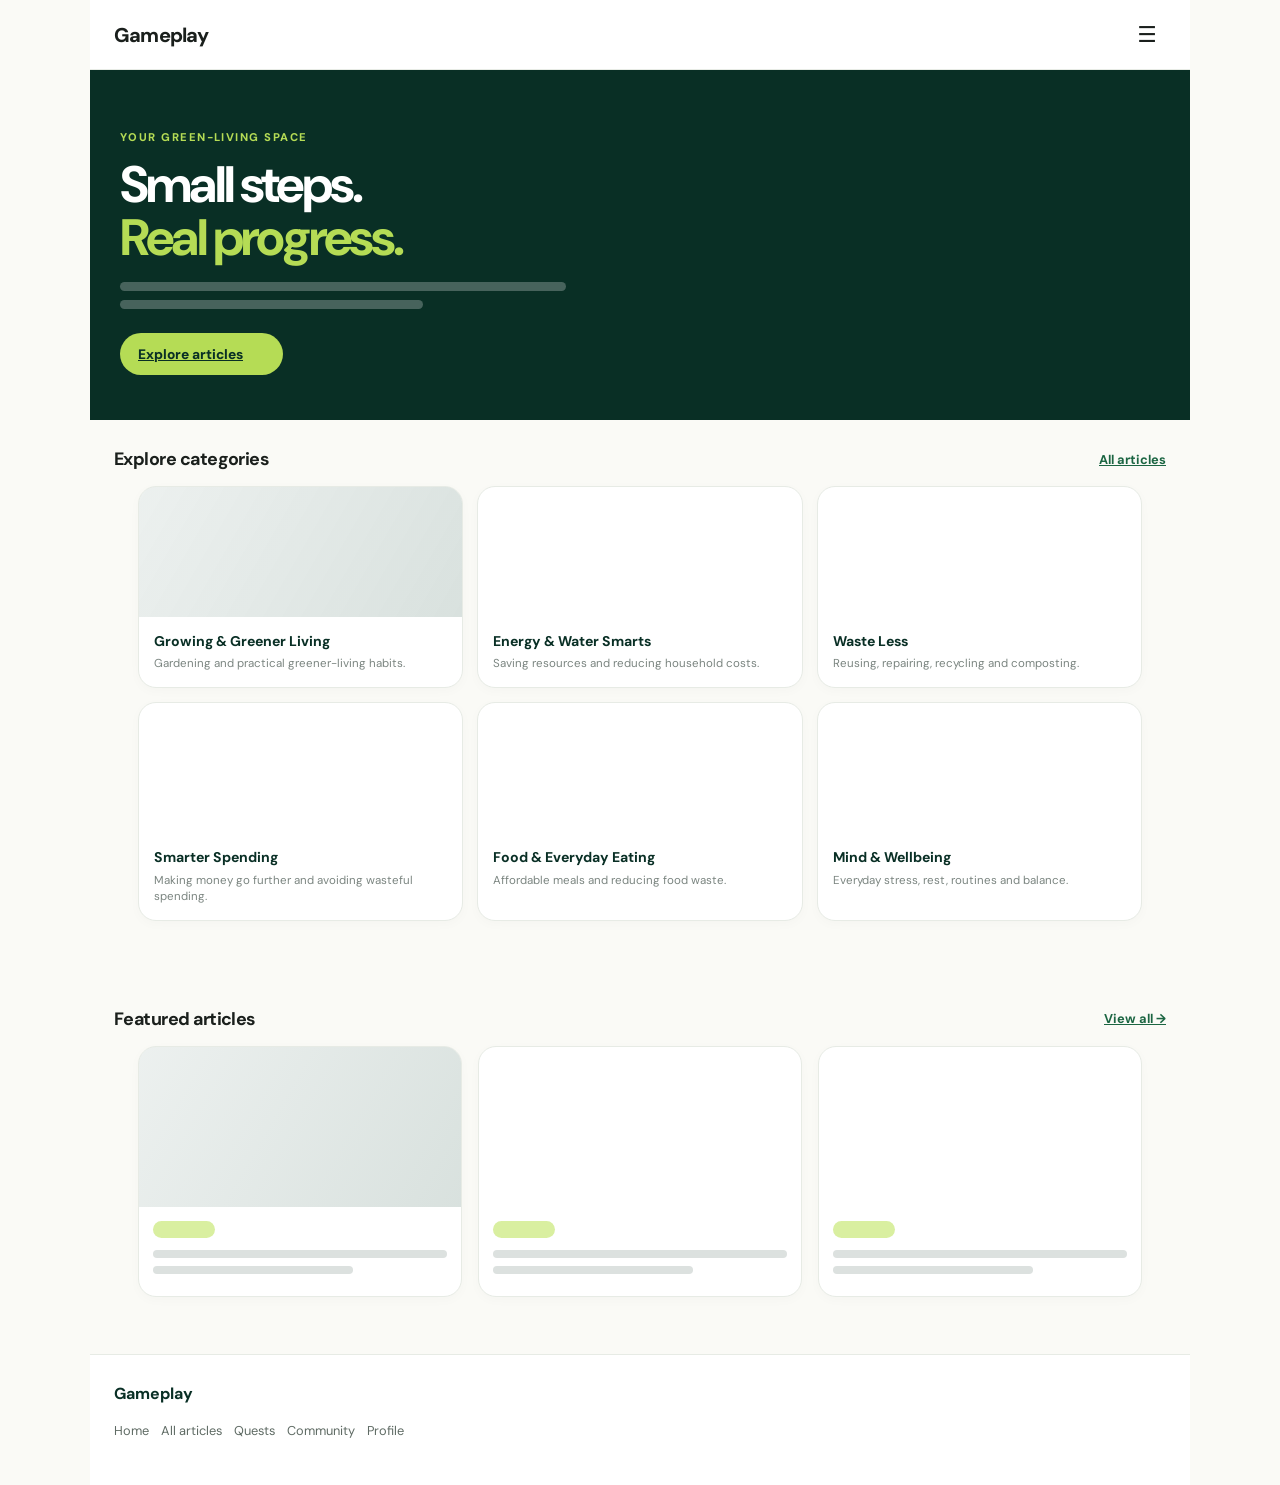
==== commit 3f921639: "Refactor HTML structure and update links" ====
--- a/index.html
+++ b/index.html
@@ -1,8 +1,8 @@
 <!doctype html>
 <html lang="en">
 <head>
-  <meta charset="utf-8">
-  <meta name="viewport" content="width=device-width, initial-scale=1">
+  <meta charset="UTF-8">
+  <meta name="viewport" content="width=device-width, initial-scale=1.0">
   <title>Gameplay</title>
   <link rel="stylesheet" href="style.css">
   <!-- Cloudflare Web Analytics: paste the official beacon snippet from your Cloudflare dashboard here. -->
@@ -10,47 +10,43 @@
 <body>
   <div class="site-shell">
     <header class="topbar">
-      <a class="brand" href="index.html"><span class="brand-mark" aria-hidden="true">↗</span><span>Gameplay</span></a>
+      <a class="brand" href="index.html"><span>Gameplay</span></a>
       <button class="icon-button menu-toggle" id="menu-toggle" aria-label="Toggle navigation">☰</button>
-      <nav class="desktop-nav" id="main-nav" aria-label="Main navigation">
-        <a class="nav-link active" href="index.html">Home</a>
-        <a class="nav-link" href="articles.html">All articles</a>
-        <a class="nav-link" href="quests.html">Quests</a>
-        <a class="nav-link" href="community.html">Community</a>
-        <a class="nav-link" href="profile.html">Profile</a>
-      </nav>
     </header>
     <main>
       <section class="hero">
         <div class="hero-copy">
           <span class="eyebrow">YOUR GREEN-LIVING SPACE</span>
           <h1>Small steps.<br><span>Real progress.</span></h1>
-          <p class="placeholder-line wide"></p><p class="placeholder-line medium"></p>
-          <a class="primary-button" href="articles.html">Explore articles <span>→</span></a>
+          <p class="placeholder-line wide"></p>
+          <p class="placeholder-line medium"></p>
+          <a class="primary-button" href="articles.html">Explore articles <span></span></a>
         </div>
-        <div class="hero-image image-landscape" role="img" aria-label="Featured image placeholder"></div>
+        <div class="hero-image image-landscape" role="img" aria-label="Featured image"></div>
       </section>
       <section class="content-section">
-        <div class="section-heading"><h2>Explore categories</h2><a class="text-link" href="articles.html">All articles →</a></div>
+        <div class="section-heading"><h2>Explore categories</h2><a class="text-link" href="articles.html">All articles</a></div>
         <div class="categories-grid">
-          <a class="category-card" href="categories/growing-greener-living.html"><div class="category-photo image-seedling"><span>♧</span></div><div class="category-card-foot"><div><strong>Growing &amp; Greener Living</strong><p>Gardening and practical greener-living habits.</p></div><b>→</b></div></a>
-          <a class="category-card" href="categories/energy-water-smarts.html"><div class="category-photo image-solar"><span>ϟ</span></div><div class="category-card-foot"><div><strong>Energy &amp; Water Smarts</strong><p>Saving resources and reducing household costs.</p></div><b>→</b></div></a>
-          <a class="category-card" href="categories/waste-less.html"><div class="category-photo image-water"><span>↻</span></div><div class="category-card-foot"><div><strong>Waste Less</strong><p>Reusing, repairing, recycling and composting.</p></div><b>→</b></div></a>
-          <a class="category-card" href="categories/smarter-spending.html"><div class="category-photo image-money"><span>R</span></div><div class="category-card-foot"><div><strong>Smarter Spending</strong><p>Making money go further and avoiding wasteful spending.</p></div><b>→</b></div></a>
-          <a class="category-card" href="categories/food-everyday-eating.html"><div class="category-photo image-home"><span>✳</span></div><div class="category-card-foot"><div><strong>Food &amp; Everyday Eating</strong><p>Affordable meals and reducing food waste.</p></div><b>→</b></div></a>
-          <a class="category-card" href="categories/mind-wellbeing.html"><div class="category-photo image-community"><span>♡</span></div><div class="category-card-foot"><div><strong>Mind &amp; Wellbeing</strong><p>Everyday stress, rest, routines and balance.</p></div><b>→</b></div></a>
+          <a class="category-card" href="growing-greener-living.html"><div class="category-photo image-seedling"></div><div class="category-card-foot"><div><strong>Growing &amp; Greener Living</strong><p>Gardening and practical greener-living habits.</p></div></div></a>
+          <a class="category-card" href="energy-water-smarts.html"><div class="category-photo image-solar"></div><div class="category-card-foot"><div><strong>Energy &amp; Water Smarts</strong><p>Saving resources and reducing household costs.</p></div></div></a>
+          <a class="category-card" href="waste-less.html"><div class="category-photo image-water"></div><div class="category-card-foot"><div><strong>Waste Less</strong><p>Reusing, repairing, recycling and composting.</p></div></div></a>
+          <a class="category-card" href="smarter-spending.html"><div class="category-photo image-money"></div><div class="category-card-foot"><div><strong>Smarter Spending</strong><p>Making money go further and avoiding wasteful spending.</p></div></div></a>
+          <a class="category-card" href="food-everyday-eating.html"><div class="category-photo image-home"></div><div class="category-card-foot"><div><strong>Food &amp; Everyday Eating</strong><p>Affordable meals and reducing food waste.</p></div></div></a>
+          <a class="category-card" href="mind-wellbeing.html"><div class="category-photo image-community"></div><div class="category-card-foot"><div><strong>Mind &amp; Wellbeing</strong><p>Everyday stress, rest, routines and balance.</p></div></div></a>
         </div>
       </section>
       <section class="content-section">
         <div class="section-heading"><h2>Featured articles</h2><a class="text-link" href="articles.html">View all →</a></div>
         <div class="article-grid">
-          <a class="article-card" href="articles/article-template.html"><div class="card-image image-seedling"></div><div class="card-body"><span class="tag"></span><div class="placeholder-line wide"></div><div class="placeholder-line medium"></div></div></a>
-          <a class="article-card" href="articles/article-template.html"><div class="card-image image-solar"></div><div class="card-body"><span class="tag"></span><div class="placeholder-line wide"></div><div class="placeholder-line medium"></div></div></a>
-          <a class="article-card" href="articles/article-template.html"><div class="card-image image-water"></div><div class="card-body"><span class="tag"></span><div class="placeholder-line wide"></div><div class="placeholder-line medium"></div></div></a>
+          <a class="article-card" href="article-template.html"><div class="card-image image-seedling"></div><div class="card-body"><span class="tag"></span><div class="placeholder-line wide"></div><div class="placeholder-line medium"></div></div></a>
+          <a class="article-card" href="article-template.html"><div class="card-image image-solar"></div><div class="card-body"><span class="tag"></span><div class="placeholder-line wide"></div><div class="placeholder-line medium"></div></div></a>
+          <a class="article-card" href="article-template.html"><div class="card-image image-water"></div><div class="card-body"><span class="tag"></span><div class="placeholder-line wide"></div><div class="placeholder-line medium"></div></div></a>
         </div>
       </section>
     </main>
-    <footer class="site-footer"><div class="footer-brand"><span class="brand-mark">↗</span><strong>Gameplay</strong></div><div class="footer-links"><a href="index.html">Home</a><a href="articles.html">All articles</a><a href="quests.html">Quests</a><a href="community.html">Community</a><a href="profile.html">Profile</a></div></footer>
+    <footer class="site-footer">
+      <div class="footer-brand"><strong>Gameplay</strong></div><div class="footer-links"><a href="index.html">Home</a><a href="articles.html">All articles</a><a href="quests.html">Quests</a><a href="community.html">Community</a><a href="profile.html">Profile</a></div>
+    </footer>
     <nav class="mobile-nav" aria-label="Mobile navigation"><a class="mobile-nav-item active" href="index.html"><span>⌂</span><small>Home</small></a><a class="mobile-nav-item" href="articles.html"><span>▤</span><small>Articles</small></a><a class="mobile-nav-item" href="quests.html"><span>◷</span><small>Quests</small></a><a class="mobile-nav-item" href="community.html"><span>♧</span><small>Community</small></a><a class="mobile-nav-item" href="profile.html"><span>○</span><small>Profile</small></a></nav>
   </div>
   <script src="script.js"></script>
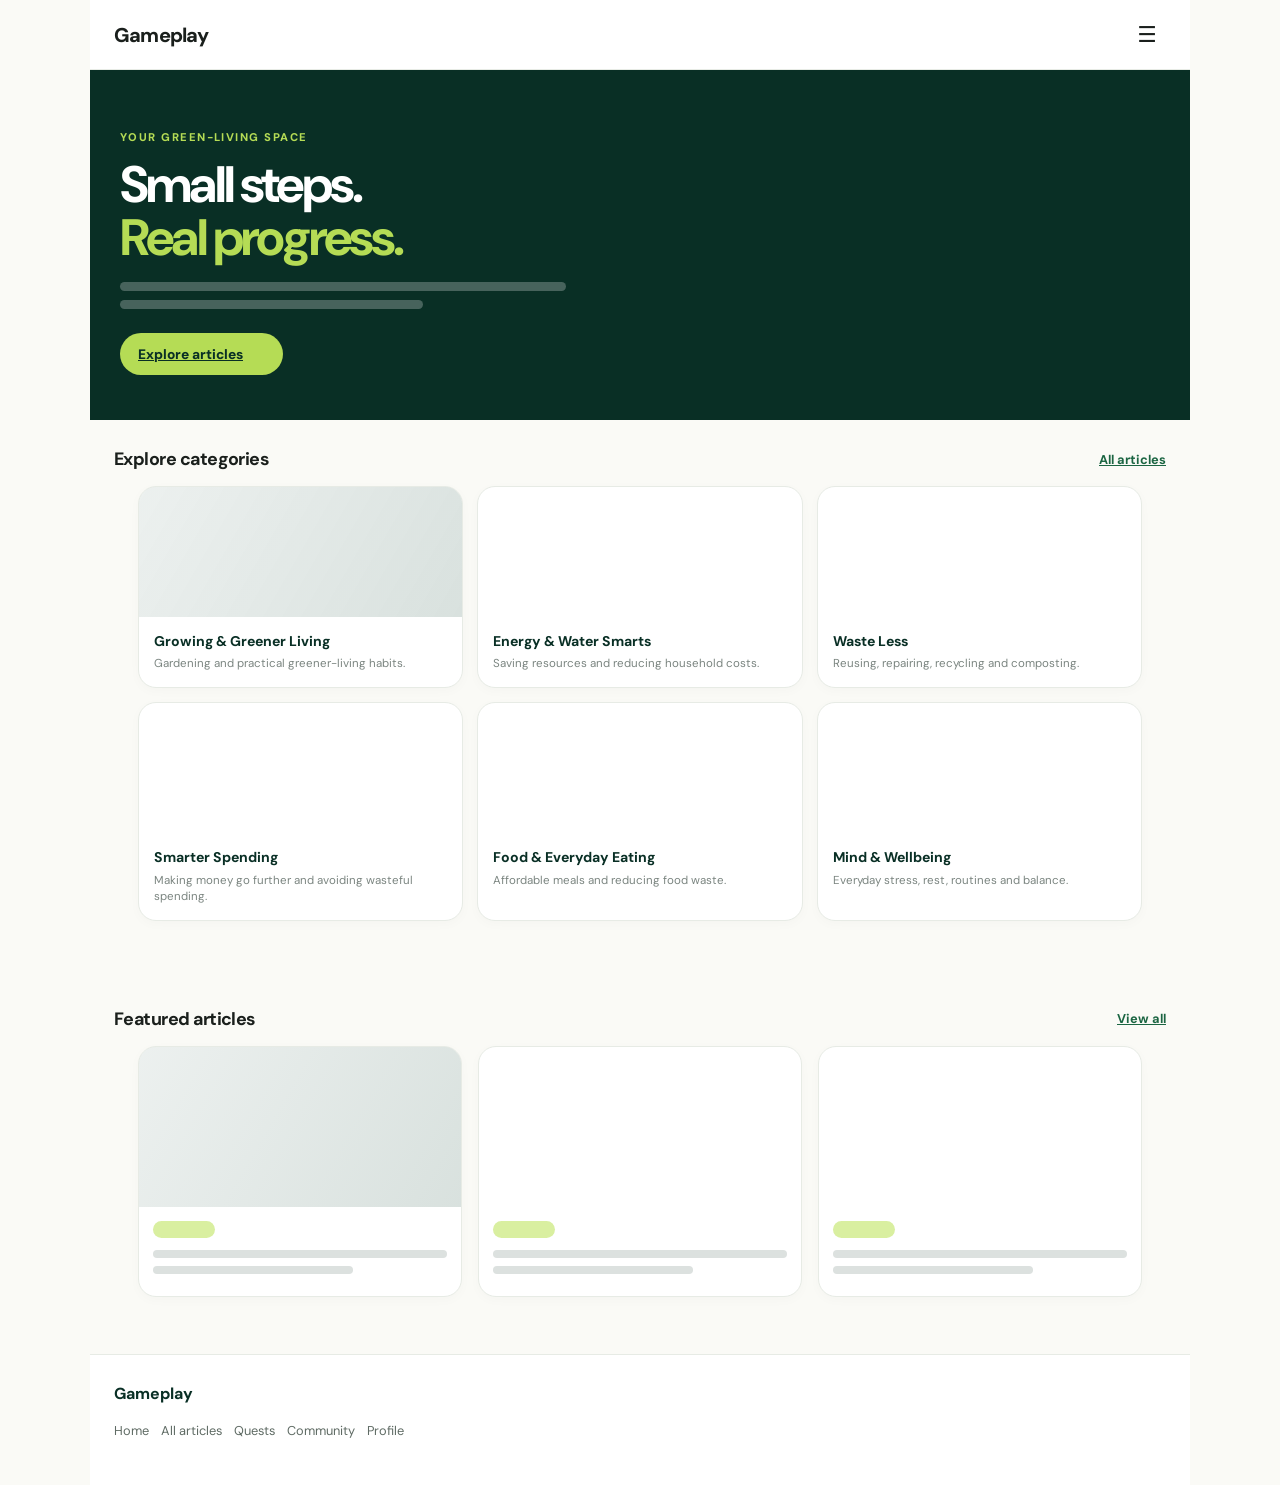
==== commit 73097e7b: "Remove arrow from 'View all' link in index.html" ====
--- a/index.html
+++ b/index.html
@@ -36,7 +36,7 @@
         </div>
       </section>
       <section class="content-section">
-        <div class="section-heading"><h2>Featured articles</h2><a class="text-link" href="articles.html">View all →</a></div>
+        <div class="section-heading"><h2>Featured articles</h2><a class="text-link" href="articles.html">View all</a></div>
         <div class="article-grid">
           <a class="article-card" href="article-template.html"><div class="card-image image-seedling"></div><div class="card-body"><span class="tag"></span><div class="placeholder-line wide"></div><div class="placeholder-line medium"></div></div></a>
           <a class="article-card" href="article-template.html"><div class="card-image image-solar"></div><div class="card-body"><span class="tag"></span><div class="placeholder-line wide"></div><div class="placeholder-line medium"></div></div></a>
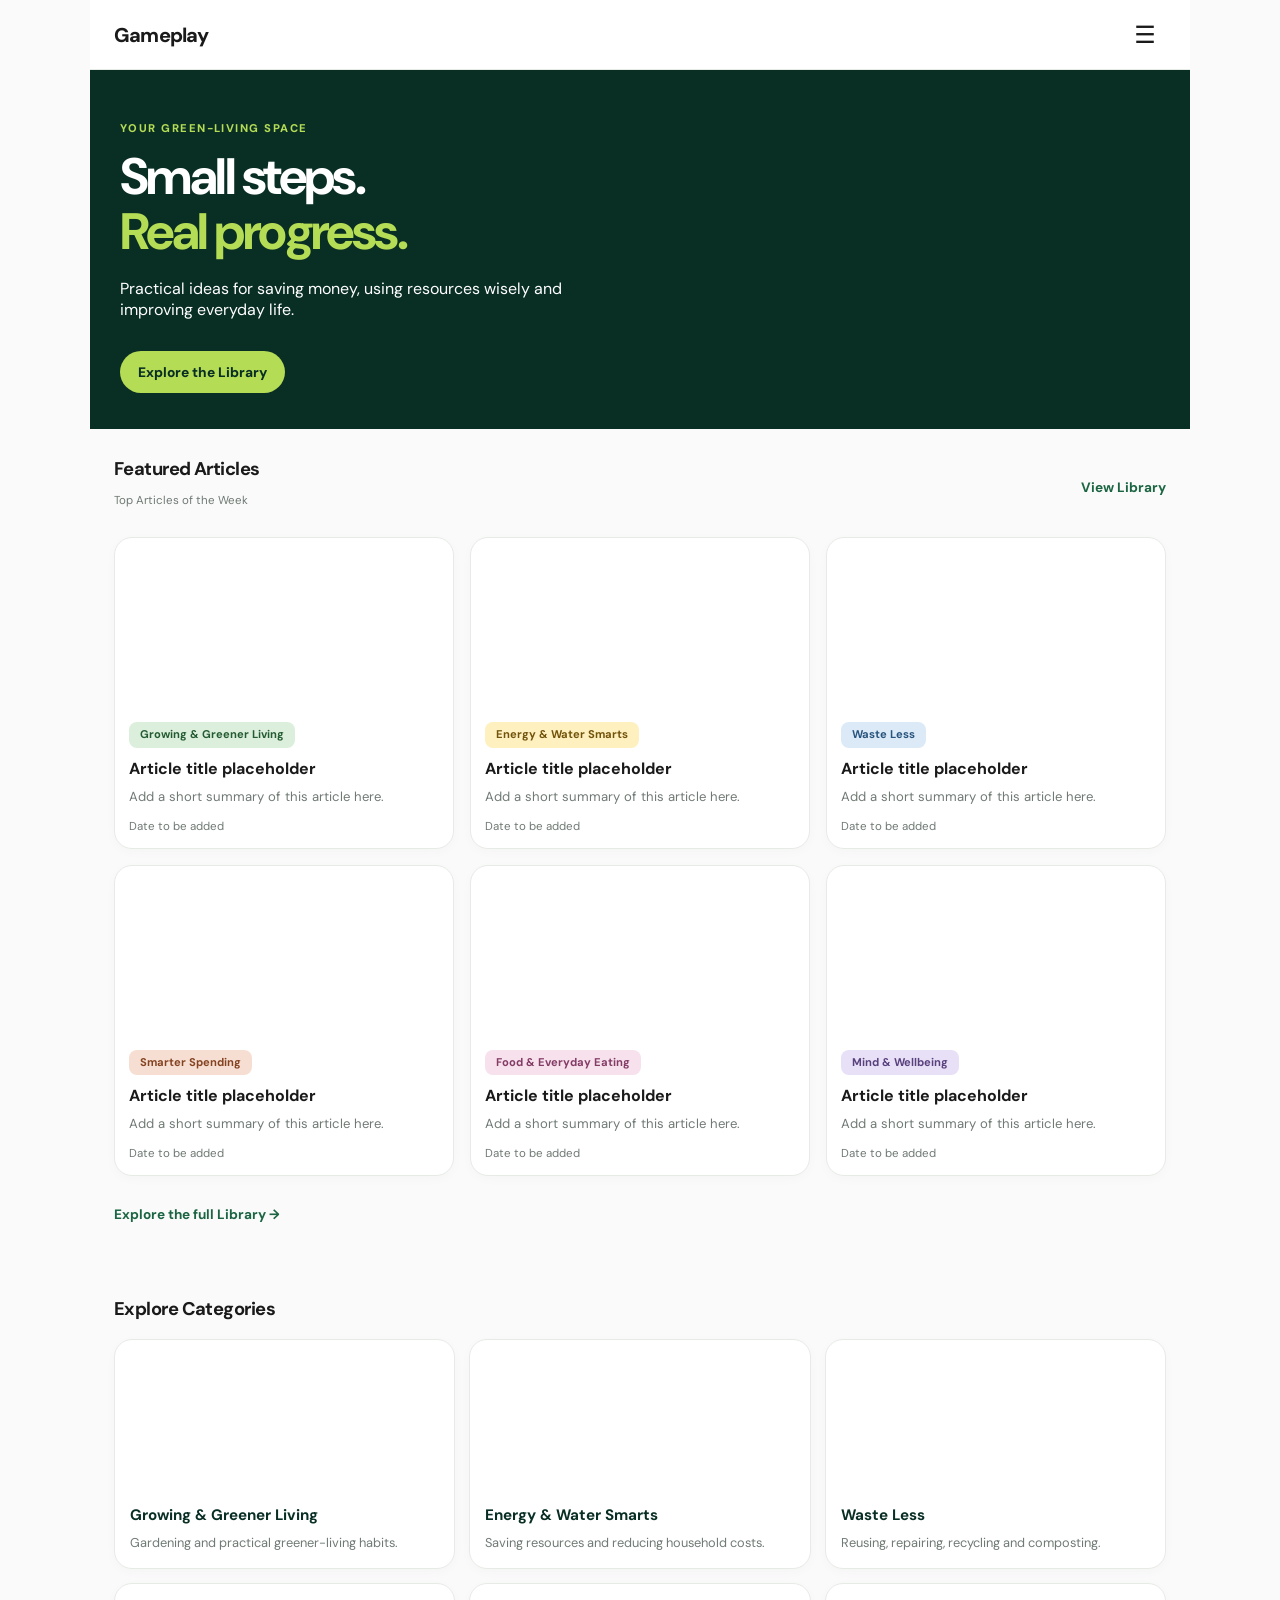
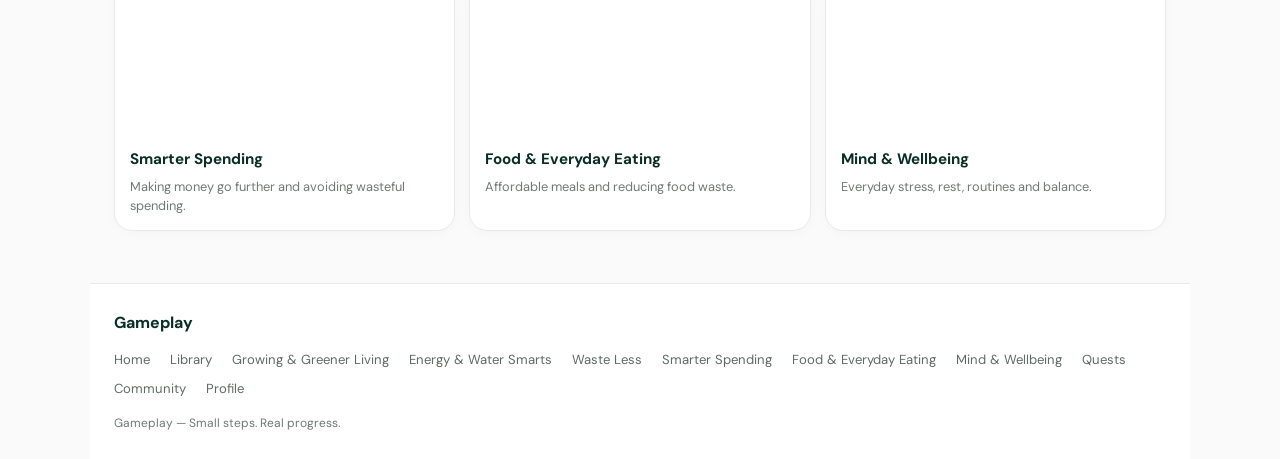
==== commit eb4391ba: "Enhance index.html with SEO and layout updates Updated the title and meta description for better SEO" ====
--- a/index.html
+++ b/index.html
@@ -1,54 +1,371 @@
+
 <!doctype html>
 <html lang="en">
 <head>
   <meta charset="UTF-8">
   <meta name="viewport" content="width=device-width, initial-scale=1.0">
-  <title>Gameplay</title>
+  <meta name="description" content="Gameplay — practical ideas for greener living, saving money and building better everyday habits.">
+  <title>Gameplay | Small Steps, Real Progress</title>
   <link rel="stylesheet" href="style.css">
-  <!-- Cloudflare Web Analytics: paste the official beacon snippet from your Cloudflare dashboard here. -->
+
+  <!-- Cloudflare Web Analytics:
+       Add the official beacon snippet from your Cloudflare dashboard here.
+       Analytics will not work until that snippet is added. -->
 </head>
+
 <body>
   <div class="site-shell">
+
     <header class="topbar">
-      <a class="brand" href="index.html"><span>Gameplay</span></a>
-      <button class="icon-button menu-toggle" id="menu-toggle" aria-label="Toggle navigation">☰</button>
+      <a class="brand" href="index.html" aria-label="Gameplay home">
+        <span>Gameplay</span>
+      </a>
+
+      <button
+        class="icon-button menu-toggle"
+        id="menu-toggle"
+        type="button"
+        aria-label="Open navigation"
+        aria-expanded="false"
+      >
+        ☰
+      </button>
     </header>
+
     <main>
+
+      <!-- HOMEPAGE HERO -->
       <section class="hero">
         <div class="hero-copy">
           <span class="eyebrow">YOUR GREEN-LIVING SPACE</span>
-          <h1>Small steps.<br><span>Real progress.</span></h1>
-          <p class="placeholder-line wide"></p>
-          <p class="placeholder-line medium"></p>
-          <a class="primary-button" href="articles.html">Explore articles <span></span></a>
-        </div>
-        <div class="hero-image image-landscape" role="img" aria-label="Featured image"></div>
+
+          <h1>
+            Small steps.<br>
+            <span>Real progress.</span>
+          </h1>
+
+          <p>
+            Practical ideas for saving money, using resources wisely
+            and improving everyday life.
+          </p>
+
+          <a class="primary-button" href="articles.html">
+            Explore the Library
+          </a>
+        </div>
+
+        <div
+          class="hero-image image-landscape"
+          role="img"
+          aria-label="Natural landscape"
+        ></div>
       </section>
+
+
+      <!-- FEATURED ARTICLES -->
       <section class="content-section">
-        <div class="section-heading"><h2>Explore categories</h2><a class="text-link" href="articles.html">All articles</a></div>
+
+        <div class="section-heading">
+          <div>
+            <h2>Featured Articles</h2>
+            <p class="card-date">Top Articles of the Week</p>
+          </div>
+
+          <a class="text-link" href="articles.html">
+            View Library
+          </a>
+        </div>
+
+        <div class="article-grid">
+
+          <!-- FEATURED ARTICLE 1 -->
+          <article class="article-card">
+            <div
+              class="card-image image-seedling"
+              role="img"
+              aria-label="Growing plants"
+            ></div>
+
+            <div class="card-body">
+              <a
+                class="category-tag category-growing"
+                href="growing-greener-living.html"
+              >
+                Growing &amp; Greener Living
+              </a>
+
+              <h3 class="card-title">
+                <a href="article-template.html">Article title placeholder</a>
+              </h3>
+
+              <p class="card-summary">
+                Add a short summary of this article here.
+              </p>
+
+              <span class="card-date">Date to be added</span>
+            </div>
+          </article>
+
+
+          <!-- FEATURED ARTICLE 2 -->
+          <article class="article-card">
+            <div
+              class="card-image image-solar"
+              role="img"
+              aria-label="Solar panels"
+            ></div>
+
+            <div class="card-body">
+              <a
+                class="category-tag category-energy"
+                href="energy-water-smarts.html"
+              >
+                Energy &amp; Water Smarts
+              </a>
+
+              <h3 class="card-title">
+                <a href="article-template.html">Article title placeholder</a>
+              </h3>
+
+              <p class="card-summary">
+                Add a short summary of this article here.
+              </p>
+
+              <span class="card-date">Date to be added</span>
+            </div>
+          </article>
+
+
+          <!-- FEATURED ARTICLE 3 -->
+          <article class="article-card">
+            <div
+              class="card-image image-water"
+              role="img"
+              aria-label="Water in nature"
+            ></div>
+
+            <div class="card-body">
+              <a
+                class="category-tag category-waste"
+                href="waste-less.html"
+              >
+                Waste Less
+              </a>
+
+              <h3 class="card-title">
+                <a href="article-template.html">Article title placeholder</a>
+              </h3>
+
+              <p class="card-summary">
+                Add a short summary of this article here.
+              </p>
+
+              <span class="card-date">Date to be added</span>
+            </div>
+          </article>
+
+
+          <!-- FEATURED ARTICLE 4 -->
+          <article class="article-card">
+            <div
+              class="card-image image-money"
+              role="img"
+              aria-label="Money and budgeting"
+            ></div>
+
+            <div class="card-body">
+              <a
+                class="category-tag category-spending"
+                href="smarter-spending.html"
+              >
+                Smarter Spending
+              </a>
+
+              <h3 class="card-title">
+                <a href="article-template.html">Article title placeholder</a>
+              </h3>
+
+              <p class="card-summary">
+                Add a short summary of this article here.
+              </p>
+
+              <span class="card-date">Date to be added</span>
+            </div>
+          </article>
+
+
+          <!-- FEATURED ARTICLE 5 -->
+          <article class="article-card">
+            <div
+              class="card-image image-home"
+              role="img"
+              aria-label="Home and everyday living"
+            ></div>
+
+            <div class="card-body">
+              <a
+                class="category-tag category-food"
+                href="food-everyday-eating.html"
+              >
+                Food &amp; Everyday Eating
+              </a>
+
+              <h3 class="card-title">
+                <a href="article-template.html">Article title placeholder</a>
+              </h3>
+
+              <p class="card-summary">
+                Add a short summary of this article here.
+              </p>
+
+              <span class="card-date">Date to be added</span>
+            </div>
+          </article>
+
+
+          <!-- FEATURED ARTICLE 6 -->
+          <article class="article-card">
+            <div
+              class="card-image image-community"
+              role="img"
+              aria-label="People spending time together"
+            ></div>
+
+            <div class="card-body">
+              <a
+                class="category-tag category-wellbeing"
+                href="mind-wellbeing.html"
+              >
+                Mind &amp; Wellbeing
+              </a>
+
+              <h3 class="card-title">
+                <a href="article-template.html">Article title placeholder</a>
+              </h3>
+
+              <p class="card-summary">
+                Add a short summary of this article here.
+              </p>
+
+              <span class="card-date">Date to be added</span>
+            </div>
+          </article>
+
+        </div>
+
+        <div class="section-heading">
+          <a class="text-link" href="articles.html">
+            Explore the full Library →
+          </a>
+        </div>
+
+      </section>
+
+
+      <!-- EXPLORE CATEGORIES -->
+      <section class="content-section">
+
+        <div class="section-heading">
+          <h2>Explore Categories</h2>
+        </div>
+
         <div class="categories-grid">
-          <a class="category-card" href="growing-greener-living.html"><div class="category-photo image-seedling"></div><div class="category-card-foot"><div><strong>Growing &amp; Greener Living</strong><p>Gardening and practical greener-living habits.</p></div></div></a>
-          <a class="category-card" href="energy-water-smarts.html"><div class="category-photo image-solar"></div><div class="category-card-foot"><div><strong>Energy &amp; Water Smarts</strong><p>Saving resources and reducing household costs.</p></div></div></a>
-          <a class="category-card" href="waste-less.html"><div class="category-photo image-water"></div><div class="category-card-foot"><div><strong>Waste Less</strong><p>Reusing, repairing, recycling and composting.</p></div></div></a>
-          <a class="category-card" href="smarter-spending.html"><div class="category-photo image-money"></div><div class="category-card-foot"><div><strong>Smarter Spending</strong><p>Making money go further and avoiding wasteful spending.</p></div></div></a>
-          <a class="category-card" href="food-everyday-eating.html"><div class="category-photo image-home"></div><div class="category-card-foot"><div><strong>Food &amp; Everyday Eating</strong><p>Affordable meals and reducing food waste.</p></div></div></a>
-          <a class="category-card" href="mind-wellbeing.html"><div class="category-photo image-community"></div><div class="category-card-foot"><div><strong>Mind &amp; Wellbeing</strong><p>Everyday stress, rest, routines and balance.</p></div></div></a>
+
+          <a class="category-card" href="growing-greener-living.html">
+            <div class="category-photo image-seedling"></div>
+            <div class="category-card-foot">
+              <div>
+                <strong>Growing &amp; Greener Living</strong>
+                <p>Gardening and practical greener-living habits.</p>
+              </div>
+            </div>
+          </a>
+
+          <a class="category-card" href="energy-water-smarts.html">
+            <div class="category-photo image-solar"></div>
+            <div class="category-card-foot">
+              <div>
+                <strong>Energy &amp; Water Smarts</strong>
+                <p>Saving resources and reducing household costs.</p>
+              </div>
+            </div>
+          </a>
+
+          <a class="category-card" href="waste-less.html">
+            <div class="category-photo image-water"></div>
+            <div class="category-card-foot">
+              <div>
+                <strong>Waste Less</strong>
+                <p>Reusing, repairing, recycling and composting.</p>
+              </div>
+            </div>
+          </a>
+
+          <a class="category-card" href="smarter-spending.html">
+            <div class="category-photo image-money"></div>
+            <div class="category-card-foot">
+              <div>
+                <strong>Smarter Spending</strong>
+                <p>Making money go further and avoiding wasteful spending.</p>
+              </div>
+            </div>
+          </a>
+
+          <a class="category-card" href="food-everyday-eating.html">
+            <div class="category-photo image-home"></div>
+            <div class="category-card-foot">
+              <div>
+                <strong>Food &amp; Everyday Eating</strong>
+                <p>Affordable meals and reducing food waste.</p>
+              </div>
+            </div>
+          </a>
+
+          <a class="category-card" href="mind-wellbeing.html">
+            <div class="category-photo image-community"></div>
+            <div class="category-card-foot">
+              <div>
+                <strong>Mind &amp; Wellbeing</strong>
+                <p>Everyday stress, rest, routines and balance.</p>
+              </div>
+            </div>
+          </a>
+
         </div>
       </section>
-      <section class="content-section">
-        <div class="section-heading"><h2>Featured articles</h2><a class="text-link" href="articles.html">View all</a></div>
-        <div class="article-grid">
-          <a class="article-card" href="article-template.html"><div class="card-image image-seedling"></div><div class="card-body"><span class="tag"></span><div class="placeholder-line wide"></div><div class="placeholder-line medium"></div></div></a>
-          <a class="article-card" href="article-template.html"><div class="card-image image-solar"></div><div class="card-body"><span class="tag"></span><div class="placeholder-line wide"></div><div class="placeholder-line medium"></div></div></a>
-          <a class="article-card" href="article-template.html"><div class="card-image image-water"></div><div class="card-body"><span class="tag"></span><div class="placeholder-line wide"></div><div class="placeholder-line medium"></div></div></a>
-        </div>
-      </section>
+
     </main>
+
+
+    <!-- FOOTER -->
     <footer class="site-footer">
-      <div class="footer-brand"><strong>Gameplay</strong></div><div class="footer-links"><a href="index.html">Home</a><a href="articles.html">All articles</a><a href="quests.html">Quests</a><a href="community.html">Community</a><a href="profile.html">Profile</a></div>
+
+      <div class="footer-brand">
+        <strong>Gameplay</strong>
+      </div>
+
+      <nav class="footer-links" aria-label="Footer navigation">
+        <a href="index.html">Home</a>
+        <a href="articles.html">Library</a>
+        <a href="growing-greener-living.html">Growing &amp; Greener Living</a>
+        <a href="energy-water-smarts.html">Energy &amp; Water Smarts</a>
+        <a href="waste-less.html">Waste Less</a>
+        <a href="smarter-spending.html">Smarter Spending</a>
+        <a href="food-everyday-eating.html">Food &amp; Everyday Eating</a>
+        <a href="mind-wellbeing.html">Mind &amp; Wellbeing</a>
+        <a href="quests.html">Quests</a>
+        <a href="community.html">Community</a>
+        <a href="profile.html">Profile</a>
+      </nav>
+
+      <p class="footer-note">
+        Gameplay — Small steps. Real progress.
+      </p>
+
     </footer>
-    <nav class="mobile-nav" aria-label="Mobile navigation"><a class="mobile-nav-item active" href="index.html"><span>⌂</span><small>Home</small></a><a class="mobile-nav-item" href="articles.html"><span>▤</span><small>Articles</small></a><a class="mobile-nav-item" href="quests.html"><span>◷</span><small>Quests</small></a><a class="mobile-nav-item" href="community.html"><span>♧</span><small>Community</small></a><a class="mobile-nav-item" href="profile.html"><span>○</span><small>Profile</small></a></nav>
+
   </div>
+
   <script src="script.js"></script>
 </body>
 </html>
--- a/style.css
+++ b/style.css
@@ -1,3 +1,4 @@
+
 @import url('https://fonts.googleapis.com/css2?family=DM+Sans:wght@400;500;600;700;800&display=swap');
 
 :root {
@@ -7,271 +8,824 @@
   --green-700: #27834c;
   --green-500: #70b943;
   --lime: #b5dc55;
-  --cream: #fafaf6;
+  --cream: #FAFAFA;
   --paper: #ffffff;
-  --ink: #1a1f1c;
-  --muted: #7b8580;
+  --ink: #1A1A1A;
+  --muted: #707a74;
   --line: #e7ebe5;
-  --skeleton: #dce1df;
   --radius: 18px;
   --shadow: 0 8px 24px rgba(14, 48, 34, .07);
 }
-* { box-sizing: border-box; }
-html { scroll-behavior: smooth; }
-body { margin: 0; background: var(--cream); color: var(--ink); font-family: "DM Sans", system-ui, sans-serif; }
-button, input { font: inherit; }
-button { cursor: pointer; }
-button:focus-visible, a:focus-visible, input:focus-visible { outline: 3px solid var(--lime); outline-offset: 3px; }
-.site-shell { width: min(100%, 1100px); margin: 0 auto; min-height: 100vh; background: var(--cream); padding-bottom: 78px; }
-.topbar { height: 70px; padding: 0 24px; display: flex; align-items: center; justify-content: space-between; background: var(--paper); border-bottom: 1px solid var(--line); position: sticky; top: 0; z-index: 20; }
-.brand { display: inline-flex; gap: 9px; align-items: center; color: var(--ink); text-decoration: none; font-weight: 800; font-size: 1.25rem; letter-spacing: -.04em; }
-.brand-mark { display: inline-grid; place-items: center; width: 31px; height: 31px; border-radius: 11px 11px 11px 3px; color: var(--green-950); background: var(--lime); font-weight: 900; transform: rotate(-10deg); }
-.top-actions { display: flex; gap: 8px; }
-.icon-button { width: 38px; height: 38px; border: 0; background: transparent; border-radius: 50%; color: var(--ink); font-size: 1.35rem; }
-.icon-button:hover { background: #eef4e8; }
-.desktop-nav { display: flex; align-items: center; gap: 8px; padding: 0 24px; background: var(--paper); border-bottom: 1px solid var(--line); }
-.nav-link { border: 0; background: transparent; padding: 15px 13px; color: #5e6862; font-size: .88rem; font-weight: 600; border-bottom: 3px solid transparent; }
-.nav-link.active, .nav-link:hover { color: var(--green-800); border-bottom-color: var(--lime); }
-.search-panel { display: flex; gap: 8px; padding: 12px 20px; background: var(--paper); border-bottom: 1px solid var(--line); }
-.search-panel input { min-width: 0; flex: 1; padding: 12px 14px; border: 1px solid var(--line); border-radius: 12px; background: var(--cream); }
-.small-button { border: 0; border-radius: 12px; padding: 0 16px; background: var(--green-800); color: white; }
-.page { display: none; animation: fade-in .2s ease; }
-.page.active { display: block; }
-@keyframes fade-in { from { opacity: .65; transform: translateY(3px); } to { opacity: 1; transform: none; } }
-.hero { display: grid; grid-template-columns: .92fr 1.08fr; min-height: 350px; background: var(--green-950); color: white; overflow: hidden; }
-.hero-copy { padding: 46px 30px 36px; align-self: center; }
-.eyebrow { display: inline-block; color: var(--green-700); font-size: .7rem; font-weight: 800; letter-spacing: .13em; }
-.hero .eyebrow { color: var(--lime); }
-h1, h2, p { margin-top: 0; }
-h1 { font-size: clamp(2rem, 4vw, 3.3rem); line-height: 1.04; letter-spacing: -.055em; margin: 12px 0 18px; }
-.hero h1 span { color: var(--lime); }
-.hero-image { min-height: 350px; }
-.primary-button { display: inline-flex; align-items: center; gap: 22px; padding: 12px 18px; border: 0; border-radius: 100px; background: var(--lime); color: var(--green-950); font-size: .86rem; font-weight: 800; margin-top: 15px; }
-.primary-button:hover { filter: brightness(1.04); transform: translateY(-1px); }
-.image-landscape, .image-seedling, .image-solar, .image-water, .image-bike, .image-home, .image-money, .image-community { background-size: cover; background-position: center; position: relative; overflow: hidden; }
-.image-landscape { background: linear-gradient(135deg, rgba(9,47,37,.1), rgba(9,47,37,.15)), url("https://images.unsplash.com/photo-1472396961693-142e6e269027?auto=format&fit=crop&w=1200&q=80") center/cover; }
-.image-seedling { background: linear-gradient(120deg, rgba(16,69,50,.08), rgba(16,69,50,.16)), url("https://images.unsplash.com/photo-1416879595882-3373a0480b5b?auto=format&fit=crop&w=900&q=80") center/cover; }
-.image-solar { background-image: url("https://images.unsplash.com/photo-1509391366360-2e959784a276?auto=format&fit=crop&w=900&q=80"); }
-.image-water { background-image: url("https://images.unsplash.com/photo-1432405972618-c60b0225b8f9?auto=format&fit=crop&w=900&q=80"); }
-.image-bike { background-image: url("https://images.unsplash.com/photo-1485965120184-e220f721d03e?auto=format&fit=crop&w=900&q=80"); }
-.image-home { background-image: url("https://images.unsplash.com/photo-1449158743715-0a90ebb6d2d8?auto=format&fit=crop&w=900&q=80"); }
-.image-money { background-image: url("https://images.unsplash.com/photo-1579621970563-ebec7560ff3e?auto=format&fit=crop&w=900&q=80"); }
-.image-community { background-image: url("https://images.unsplash.com/photo-1529156069898-49953e39b3ac?auto=format&fit=crop&w=900&q=80"); }
-.image-placeholder-icon { display: none; }
-.placeholder-line { display: block; height: 9px; border-radius: 99px; background: var(--skeleton); margin: 9px 0; }
-.hero .placeholder-line { background: rgba(255,255,255,.25); }
-.wide { width: 100%; } .medium { width: 68%; } .short { width: 38%; }
-.quick-grid { display: grid; grid-template-columns: repeat(4, 1fr); background: white; border-bottom: 1px solid var(--line); }
-.quick-tile { border: 0; border-right: 1px solid var(--line); background: white; padding: 22px 12px 16px; display: grid; justify-items: center; gap: 10px; }
-.quick-tile:last-child { border-right: 0; }
-.quick-tile:hover, .category-mini:hover { background: #f3f8eb; }
-.quick-icon { display: grid; place-items: center; width: 43px; height: 43px; border-radius: 50%; background: var(--lime); color: var(--green-950); font-size: 1.45rem; font-weight: 800; }
-.quick-tile .placeholder-line { height: 7px; margin: 0; }
-.content-section { padding: 27px 24px; }
-.section-heading { display: flex; align-items: center; justify-content: space-between; gap: 12px; margin-bottom: 15px; }
-.section-heading h2, .page-heading h1 { margin: 0; }
-.section-heading h2 { font-size: 1.12rem; letter-spacing: -.03em; }
-.text-link, .back-link { border: 0; background: transparent; color: var(--green-800); font-weight: 700; font-size: .8rem; }
-.feature-card, .article-card, .category-card, .progress-card { border: 1px solid var(--line); border-radius: var(--radius); background: white; overflow: hidden; box-shadow: 0 3px 12px rgba(20,40,30,.025); }
-.feature-image { height: 180px; }
-.card-body { padding: 14px; position: relative; }
-.tag { display: block; width: 62px; height: 17px; border-radius: 99px; background: #d9efa0; margin-bottom: 12px; }
-.card-body .placeholder-line { height: 8px; margin: 8px 0; }
-.card-meta { display: flex; justify-content: space-between; gap: 14px; margin-top: 15px; }
-.card-meta .placeholder-line { height: 6px; }
-.category-mini-grid { display: grid; grid-template-columns: repeat(4, 1fr); gap: 12px; }
-.category-mini { border: 1px solid #edf0e8; border-radius: 15px; background: #f1f6e7; padding: 16px 10px; display: grid; justify-items: center; gap: 12px; color: var(--green-800); }
-.category-mini span { font-size: 1.55rem; }
-.category-mini i { width: 42px; height: 6px; border-radius: 99px; background: #d7dfd3; }
-.page-heading { padding: 32px 24px 22px; }
-.page-heading h1 { font-size: 2.3rem; margin: 8px 0 12px; }
-.page-heading .placeholder-line { height: 8px; margin: 0; }
-.filter-row { display: flex; gap: 8px; overflow-x: auto; padding: 0 24px 20px; }
-.filter-chip { flex: 0 0 auto; padding: 9px 15px; border: 1px solid var(--line); border-radius: 99px; background: white; color: #66716a; font-size: .8rem; }
-.filter-chip.selected { color: white; background: var(--green-800); border-color: var(--green-800); }
-.article-grid { display: grid; grid-template-columns: repeat(2, minmax(0, 1fr)); gap: 16px; padding: 0 24px 30px; }
-.card-image { height: 160px; }
-.read-card { position: absolute; right: 12px; bottom: 12px; width: 32px; height: 32px; border: 0; border-radius: 50%; color: white; background: var(--green-800); font-size: 1.1rem; }
-.back-link { margin: 22px 24px 12px; }
-.article-detail { max-width: 820px; margin: 0 auto; padding: 0 24px; }
-.detail-image { height: 300px; border-radius: var(--radius); }
-.detail-content { max-width: 650px; margin: 24px auto; }
-.skeleton-heading { display: grid; gap: 9px; margin: 14px 0 20px; }
-.skeleton-heading span { height: 19px; border-radius: 99px; background: #cfd6d2; width: 88%; }
-.skeleton-heading span + span { width: 62%; }
-.byline { display: flex; align-items: center; gap: 10px; margin-bottom: 28px; }
-.byline .placeholder-line { margin: 0; height: 7px; }
-.avatar { flex: 0 0 34px; width: 34px; height: 34px; border-radius: 50%; background: #dce3df; display: inline-block; }
-.article-skeleton .placeholder-line { height: 9px; margin: 12px 0; }
-.skeleton-image { height: 170px; border-radius: 12px; background: #e7ebe8; margin: 22px 0; }
-.skeleton-image.small { height: 110px; }
-.comments { max-width: 820px; margin: 0 auto; }
-.comment-count, .tiny-muted { font-size: .75rem; color: var(--muted); }
-.comment-placeholder { display: flex; align-items: center; gap: 10px; border: 1px solid var(--line); border-radius: 99px; padding: 8px; background: white; }
-.comment-placeholder .placeholder-line { margin: 0; flex: 1; }
-.round-action { border: 0; border-radius: 50%; width: 34px; height: 34px; background: var(--green-800); color: white; font-weight: 800; }
-.placeholder-comment { display: flex; gap: 12px; padding: 18px 0; }
-.placeholder-comment .placeholder-line { height: 8px; margin: 7px 0; }
-.categories-grid { display: grid; grid-template-columns: repeat(3, minmax(0, 1fr)); gap: 14px; padding: 0 24px 32px; }
-.category-card { text-align: left; padding: 0; }
-.category-photo { height: 130px; display: grid; place-items: center; }
-.category-photo span { display: grid; place-items: center; width: 44px; height: 44px; background: rgba(250,250,246,.9); color: var(--green-800); border-radius: 50%; font-size: 1.5rem; font-weight: 800; }
-.category-card-foot { display: flex; align-items: flex-start; justify-content: space-between; gap: 12px; padding: 15px; }
-.category-card-foot h2 { margin: 0 0 7px; color: var(--ink); font-size: 1rem; line-height: 1.3; }
-.category-card-foot p { margin: 0; color: var(--muted); font-size: .88rem; line-height: 1.5; }
-.category-card-foot b { flex: 0 0 auto; color: var(--green-800); font-size: 1.2rem; }
-.quest-hero { margin: 0 24px 18px; display: grid; grid-template-columns: .8fr 1.2fr; background: var(--green-950); color: white; border-radius: 22px; overflow: hidden; min-height: 200px; }
-.quest-art { background: linear-gradient(135deg, #1d6a42, #0c3528); display: grid; align-content: center; justify-items: center; gap: 4px; color: var(--lime); }
-.quest-number { font-weight: 800; font-size: 1.4rem; }
-.quest-leaf { font-size: 2rem; }
-.quest-copy { padding: 22px; align-self: center; }
-.quest-status { display: inline-flex; gap: 7px; align-items: center; color: var(--lime); font-size: .68rem; font-weight: 800; letter-spacing: .08em; }
-.status-dot { width: 7px; height: 7px; border-radius: 50%; background: var(--lime); }
-.quest-copy .skeleton-heading span { background: rgba(255,255,255,.32); height: 13px; }
-.quest-copy .placeholder-line { background: rgba(255,255,255,.2); }
-.progress-card { margin: 0 24px; padding: 20px; }
-.progress-track { width: 100%; height: 10px; background: #e5e9e5; border-radius: 99px; overflow: hidden; }
-.progress-track span { display: block; height: 100%; border-radius: inherit; background: linear-gradient(90deg, var(--green-800), var(--green-500)); }
-.stats-grid { display: grid; grid-template-columns: repeat(3, 1fr); gap: 10px; margin-top: 18px; }
-.stat { background: #f1f6eb; border-radius: 12px; padding: 12px 8px; display: grid; justify-items: center; gap: 7px; }
-.stat-icon { color: var(--green-800); font-size: 1.3rem; }
-.stat .placeholder-line { margin: 0; height: 6px; }
-.stat strong { font-size: .85rem; color: var(--green-800); }
-.task-list { border-top: 1px solid var(--line); }
-.task-row { position: relative; display: flex; align-items: center; gap: 12px; padding: 15px 4px; border-bottom: 1px solid var(--line); }
-.task-row input { position: absolute; opacity: 0; }
-.task-check { display: grid; place-items: center; width: 21px; height: 21px; border: 2px solid #b7c1ba; border-radius: 50%; }
-.task-row input:checked + .task-check { background: var(--green-800); border-color: var(--green-800); }
-.task-row input:checked + .task-check::after { content: "✓"; color: white; font-size: .75rem; }
-.task-lines { flex: 1; }
-.task-lines i { display: block; height: 7px; width: 58%; border-radius: 99px; background: var(--skeleton); margin: 5px 0; }
-.task-lines i + i { width: 36%; height: 6px; }
-.task-row b { color: var(--muted); }
-.segmented { display: flex; gap: 5px; padding: 0 24px 16px; }
-.segmented button { flex: 1; border: 0; border-radius: 99px; padding: 10px 5px; background: #eef0ed; color: #66716a; font-size: .78rem; }
-.segmented button.selected { background: var(--green-800); color: white; }
-.community-list { padding: 0 24px; }
-.community-post { display: flex; gap: 12px; padding: 19px 0; border-bottom: 1px solid var(--line); }
-.post-main { flex: 1; min-width: 0; }
-.post-top { display: flex; align-items: center; justify-content: space-between; gap: 8px; }
-.post-top .placeholder-line { height: 8px; margin: 5px 0; }
-.post-main > .placeholder-line { height: 8px; margin: 9px 0; }
-.post-actions { display: flex; gap: 18px; margin-top: 12px; color: var(--muted); font-size: .78rem; }
-.profile-top { display: flex; align-items: center; gap: 14px; padding: 30px 24px 12px; }
-.profile-avatar { display: grid; place-items: center; width: 68px; height: 68px; flex: 0 0 68px; border-radius: 50%; background: #e1e7e3; color: #9aa6a0; font-size: 3rem; }
-.profile-info { flex: 1; min-width: 0; }
-.profile-info h1 { margin: 0 0 9px; font-size: 1.5rem; }
-.profile-info .skeleton-heading span { height: 15px; width: 60%; }
-.profile-info .placeholder-line { margin: 0 0 10px; height: 7px; }
-.level-label { color: var(--green-800); font-size: .7rem; font-weight: 800; }
-.level-progress { display: flex; align-items: center; gap: 12px; padding: 0 24px 8px; }
-.level-progress .progress-track { flex: 1; }
-.badges-row { display: flex; justify-content: space-between; gap: 8px; }
-.achievement { text-align: center; }
-.achievement span { display: grid; place-items: center; width: clamp(40px, 7vw, 58px); height: clamp(40px, 7vw, 58px); border-radius: 50%; border: 3px solid #b8d66d; background: var(--green-800); color: #e7f5bf; font-size: 1.25rem; }
-.achievement i { display: block; width: 70%; height: 6px; margin: 8px auto 0; border-radius: 99px; background: var(--skeleton); }
-.progress-circles { display: grid; grid-template-columns: repeat(4, 1fr); gap: 12px; }
-.circle-stat { display: grid; justify-items: center; gap: 8px; }
-.progress-circle { width: clamp(50px, 9vw, 75px); aspect-ratio: 1; border-radius: 50%; background: conic-gradient(var(--green-700) var(--progress), #e2e8e3 0); display: grid; place-items: center; position: relative; }
-.progress-circle::before { content: ""; position: absolute; inset: 6px; background: white; border-radius: 50%; }
-.progress-circle b { position: relative; font-size: .8rem; }
-.circle-stat .placeholder-line { height: 6px; margin: 0; }
-.saved-grid { display: grid; grid-template-columns: repeat(2, 1fr); gap: 12px; }
-.saved-card { background: white; border: 1px solid var(--line); border-radius: 12px; padding: 9px; }
-.saved-image { height: 82px; background: #e4e9e5; border-radius: 8px; margin-bottom: 12px; }
-.saved-card .placeholder-line { height: 7px; margin: 7px 0; }
-.site-footer { padding: 28px 24px; border-top: 1px solid var(--line); background: white; }
-.footer-brand { display: flex; align-items: center; gap: 10px; color: var(--green-950); }
-.footer-links { display: flex; flex-wrap: wrap; gap: 12px; margin: 18px 0; }
-.footer-links button { border: 0; background: transparent; padding: 0; color: #5f6b64; font-size: .8rem; }
-.footer-note { color: var(--muted); font-size: .75rem; margin: 0; }
-.mobile-nav { display: none; }
-
-@media (max-width: 640px) {
-  .site-shell { padding-bottom: calc(70px + env(safe-area-inset-bottom)); }
-  .topbar { height: 62px; padding: 0 16px; }
-  .brand { font-size: 1.12rem; }
-  .brand-mark { width: 29px; height: 29px; }
-  .desktop-nav { display: none; }
-  .hero { grid-template-columns: 1fr; }
-  .hero-copy { padding: 28px 20px 25px; }
-  .hero h1 { font-size: 2.35rem; margin-bottom: 13px; }
-  .hero-image { min-height: 185px; grid-row: 1; }
-  .hero-copy { grid-row: 2; }
-  .quick-grid { grid-template-columns: repeat(4, 1fr); }
-  .quick-tile { padding: 13px 5px; gap: 8px; }
-  .quick-icon { width: 38px; height: 38px; font-size: 1.25rem; }
-  .quick-tile .placeholder-line { width: 72%; }
-  .content-section { padding: 23px 16px; }
-  .section-heading h2 { font-size: 1.02rem; }
-  .feature-image { height: 155px; }
-  .category-mini-grid { gap: 8px; }
-  .category-mini { padding: 13px 6px; border-radius: 12px; }
-  .page-heading { padding: 26px 18px 20px; }
-  .page-heading h1 { font-size: 2rem; }
-  .filter-row { padding: 0 16px 16px; }
-  .article-grid { grid-template-columns: repeat(2, minmax(0, 1fr)); gap: 10px; padding: 0 12px 22px; }
-  .card-image { height: 112px; }
-  .card-body { padding: 10px; }
-  .card-body .placeholder-line { height: 7px; }
-  .card-meta { gap: 7px; }
-  .card-meta .placeholder-line { width: 35%; }
-  .read-card { width: 27px; height: 27px; right: 8px; bottom: 8px; }
-  .detail-image { height: 220px; }
-  .article-detail { padding: 0 16px; }
-  .back-link { margin: 18px 16px 12px; }
-  .comments { padding-top: 14px; }
-  .categories-grid { grid-template-columns: repeat(2, minmax(0, 1fr)); gap: 10px; padding: 0 14px 24px; }
-  .category-photo { height: 120px; }
-  .quest-hero { margin: 0 14px 14px; grid-template-columns: .72fr 1.28fr; min-height: 170px; }
-  .quest-copy { padding: 16px 12px; }
-  .quest-copy .skeleton-heading { margin: 12px 0; }
-  .progress-card { margin: 0 14px; padding: 16px; }
-  .stats-grid { gap: 6px; }
-  .stat { padding: 10px 4px; }
-  .segmented { padding: 0 14px 12px; }
-  .community-list { padding: 0 16px; }
-  .profile-top { padding: 25px 16px 12px; gap: 11px; }
-  .profile-avatar { width: 58px; height: 58px; flex-basis: 58px; }
-  .level-progress { padding: 0 16px 5px; }
-  .badges-row { gap: 5px; }
-  .achievement span { width: 43px; height: 43px; font-size: 1rem; }
-  .progress-circles { gap: 7px; }
-  .saved-grid { gap: 8px; }
-  .saved-image { height: 65px; }
-  .site-footer { padding: 24px 16px; }
-  .footer-links { gap: 12px 16px; }
-  .mobile-nav { position: fixed; z-index: 30; bottom: 0; left: 50%; transform: translateX(-50%); width: min(100%, 1100px); display: grid; grid-template-columns: repeat(5, 1fr); padding: 7px 6px calc(7px + env(safe-area-inset-bottom)); background: rgba(255,255,255,.96); border-top: 1px solid var(--line); backdrop-filter: blur(14px); }
-  .mobile-nav-item { display: grid; justify-items: center; gap: 3px; border: 0; border-radius: 12px; padding: 4px 2px; background: transparent; color: #68736c; }
-  .mobile-nav-item span { font-size: 1.35rem; line-height: 1.2; }
-  .mobile-nav-item small { font-size: .62rem; font-weight: 600; }
-  .mobile-nav-item.active { color: var(--green-800); }
-  .mobile-nav-item.active span { color: var(--green-700); }
-  .footer-links { display: none; }
-}
-@media (min-width: 641px) {
-  .site-shell { padding-bottom: 0; }
-  .feature-card { display: grid; grid-template-columns: 1.1fr 1fr; }
-  .feature-image { height: auto; min-height: 210px; }
-  .article-grid { grid-template-columns: repeat(3, minmax(0, 1fr)); }
-  .article-grid .article-card:nth-child(4) { display: none; }
-  .article-detail { padding-top: 10px; }
-}
-@media (prefers-reduced-motion: reduce) { *, *::before, *::after { scroll-behavior: auto !important; animation-duration: .01ms !important; transition-duration: .01ms !important; } }
-
-.mobile-menu-panel { position: fixed; z-index: 40; top: 62px; right: 12px; width: min(260px, calc(100vw - 24px)); padding: 10px; border: 1px solid var(--line); border-radius: 16px; background: white; box-shadow: 0 18px 40px rgba(0,0,0,.15); display: grid; gap: 4px; }
-.mobile-menu-panel button { border: 0; background: transparent; text-align: left; border-radius: 10px; padding: 12px; color: var(--ink); font-weight: 600; }
-.mobile-menu-panel button:hover { background: #f1f6e7; color: var(--green-800); }
-@media (min-width: 641px) { .mobile-menu-panel { top: 66px; right: max(12px, calc((100vw - 1100px)/2 + 12px)); } }
-/* Multi-page category layout additions */
-a.category-card, a.article-card { display: block; color: inherit; text-decoration: none; }
-.category-card-foot strong { display: block; color: var(--green-950); font-size: .88rem; line-height: 1.3; }
-.category-card-foot p { color: var(--muted); font-size: .72rem; line-height: 1.4; margin: 6px 0 0; }
-.category-card-foot > div { min-width: 0; flex: 1; }
-.category-banner { margin: 0 24px 10px; display: grid; grid-template-columns: .8fr 1.2fr; gap: 22px; align-items: center; }
-.category-banner .category-photo { min-height: 210px; border-radius: var(--radius); }
-.category-intro h1 { font-size: clamp(1.8rem, 4vw, 2.8rem); margin: 10px 0; }
-.category-intro p { color: var(--muted); line-height: 1.6; }
-.desktop-nav a { text-decoration: none; }
-.footer-links a { color: #5f6b64; text-decoration: none; font-size: .8rem; }
-@media (max-width: 640px) { .category-banner { grid-template-columns: 1fr; margin: 0 16px; gap: 14px; } .category-banner .category-photo { min-height: 150px; } }
+
+* {
+  box-sizing: border-box;
+}
+
+html {
+  scroll-behavior: smooth;
+}
+
+body {
+  margin: 0;
+  background: var(--cream);
+  color: var(--ink);
+  font-family: "DM Sans", system-ui, sans-serif;
+}
+
+button,
+input,
+textarea {
+  font: inherit;
+}
+
+button,
+a {
+  -webkit-tap-highlight-color: transparent;
+}
+
+button {
+  cursor: pointer;
+}
+
+a {
+  color: inherit;
+  text-decoration: none;
+}
+
+button:focus-visible,
+a:focus-visible,
+input:focus-visible,
+textarea:focus-visible {
+  outline: 3px solid var(--lime);
+  outline-offset: 3px;
+}
+
+.site-shell {
+  width: min(100%, 1100px);
+  min-height: 100vh;
+  margin: 0 auto;
+  background: var(--cream);
+}
+
+/* HEADER AND NAVIGATION */
+
+.topbar {
+  min-height: 70px;
+  padding: 0 24px;
+  display: flex;
+  align-items: center;
+  justify-content: space-between;
+  background: var(--paper);
+  border-bottom: 1px solid var(--line);
+  position: sticky;
+  top: 0;
+  z-index: 50;
+}
+
+.brand {
+  display: inline-flex;
+  align-items: center;
+  color: var(--ink);
+  font-size: 1.25rem;
+  font-weight: 800;
+  letter-spacing: -.04em;
+}
+
+.icon-button {
+  width: 42px;
+  height: 42px;
+  border: 0;
+  border-radius: 50%;
+  background: transparent;
+  color: var(--ink);
+  font-size: 1.5rem;
+}
+
+.icon-button:hover {
+  background: #eef4e8;
+}
+
+.site-menu {
+  position: fixed;
+  z-index: 49;
+  top: 70px;
+  right: max(12px, calc((100vw - 1100px) / 2 + 12px));
+  width: min(320px, calc(100vw - 24px));
+  max-height: calc(100vh - 90px);
+  overflow-y: auto;
+  padding: 10px;
+  display: grid;
+  gap: 3px;
+  background: white;
+  border: 1px solid var(--line);
+  border-radius: 14px;
+  box-shadow: var(--shadow);
+}
+
+.site-menu[hidden] {
+  display: none;
+}
+
+.site-menu a {
+  padding: 12px 14px;
+  border-radius: 9px;
+  color: var(--ink);
+  font-size: .9rem;
+  font-weight: 600;
+}
+
+.site-menu a:hover,
+.site-menu a[aria-current="page"] {
+  background: #eef4e8;
+  color: var(--green-800);
+}
+
+/* GENERAL SECTIONS */
+
+h1,
+h2,
+h3,
+p {
+  margin-top: 0;
+}
+
+h1 {
+  font-size: clamp(2rem, 4vw, 3.3rem);
+  line-height: 1.08;
+  letter-spacing: -.05em;
+}
+
+h2 {
+  letter-spacing: -.03em;
+}
+
+.eyebrow {
+  display: inline-block;
+  color: var(--green-700);
+  font-size: .7rem;
+  font-weight: 800;
+  letter-spacing: .13em;
+}
+
+.content-section {
+  padding: 28px 24px;
+}
+
+.section-heading {
+  display: flex;
+  align-items: center;
+  justify-content: space-between;
+  gap: 12px;
+  margin-bottom: 18px;
+}
+
+.section-heading h2 {
+  margin: 0;
+  font-size: 1.15rem;
+}
+
+.text-link,
+.back-link {
+  color: var(--green-800);
+  font-size: .85rem;
+  font-weight: 700;
+}
+
+.text-link:hover,
+.back-link:hover {
+  color: var(--green-500);
+}
+
+/* HOMEPAGE HERO */
+
+.hero {
+  display: grid;
+  grid-template-columns: .92fr 1.08fr;
+  min-height: 350px;
+  background: var(--green-950);
+  color: white;
+  overflow: hidden;
+}
+
+.hero-copy {
+  padding: 46px 30px 36px;
+  align-self: center;
+}
+
+.hero .eyebrow {
+  color: var(--lime);
+}
+
+.hero h1 {
+  margin: 12px 0 18px;
+}
+
+.hero h1 span {
+  color: var(--lime);
+}
+
+.hero-image {
+  min-height: 350px;
+}
+
+.primary-button {
+  display: inline-flex;
+  align-items: center;
+  gap: 18px;
+  margin-top: 15px;
+  padding: 12px 18px;
+  border: 0;
+  border-radius: 100px;
+  background: var(--lime);
+  color: var(--green-950);
+  font-size: .86rem;
+  font-weight: 800;
+}
+
+.primary-button:hover {
+  filter: brightness(1.05);
+}
+
+/* IMAGE BACKGROUNDS */
+
+.image-landscape,
+.image-seedling,
+.image-solar,
+.image-water,
+.image-bike,
+.image-home,
+.image-money,
+.image-community {
+  background-size: cover;
+  background-position: center;
+  position: relative;
+  overflow: hidden;
+}
+
+.image-landscape {
+  background-image: url("https://images.unsplash.com/photo-1472396961693-142e6e269027?auto=format&fit=crop&w=1200&q=80");
+}
+
+.image-seedling {
+  background-image: url("https://images.unsplash.com/photo-1416879595882-3373a0480b5b?auto=format&fit=crop&w=900&q=80");
+}
+
+.image-solar {
+  background-image: url("https://images.unsplash.com/photo-1509391366360-2e959784a276?auto=format&fit=crop&w=900&q=80");
+}
+
+.image-water {
+  background-image: url("https://images.unsplash.com/photo-1432405972618-c60b0225b8f9?auto=format&fit=crop&w=900&q=80");
+}
+
+.image-bike {
+  background-image: url("https://images.unsplash.com/photo-1485965120184-e220f721d03e?auto=format&fit=crop&w=900&q=80");
+}
+
+.image-home {
+  background-image: url("https://images.unsplash.com/photo-1449158743715-0a90ebb6d2d8?auto=format&fit=crop&w=900&q=80");
+}
+
+.image-money {
+  background-image: url("https://images.unsplash.com/photo-1579621970563-ebec7560ff3e?auto=format&fit=crop&w=900&q=80");
+}
+
+.image-community {
+  background-image: url("https://images.unsplash.com/photo-1529156069898-49953e39b3ac?auto=format&fit=crop&w=900&q=80");
+}
+
+/* CATEGORY CARDS */
+
+.categories-grid {
+  display: grid;
+  grid-template-columns: repeat(3, minmax(0, 1fr));
+  gap: 14px;
+  padding-bottom: 24px;
+}
+
+.category-card {
+  display: block;
+  overflow: hidden;
+  border: 1px solid var(--line);
+  border-radius: var(--radius);
+  background: white;
+  box-shadow: 0 3px 12px rgba(20,40,30,.025);
+}
+
+.category-card:hover,
+.article-card:hover {
+  transform: translateY(-2px);
+  box-shadow: var(--shadow);
+}
+
+.category-photo {
+  height: 150px;
+  background-size: cover;
+  background-position: center;
+}
+
+.category-card-foot {
+  padding: 15px;
+}
+
+.category-card-foot strong {
+  display: block;
+  color: var(--green-950);
+  font-size: .95rem;
+  line-height: 1.4;
+}
+
+.category-card-foot p {
+  margin: 7px 0 0;
+  color: var(--muted);
+  font-size: .8rem;
+  line-height: 1.5;
+}
+
+/* CATEGORY PAGE BANNER */
+
+.category-banner {
+  display: grid;
+  grid-template-columns: .8fr 1.2fr;
+  align-items: center;
+  gap: 24px;
+  margin: 20px 24px;
+}
+
+.category-banner .category-photo {
+  min-height: 230px;
+  border-radius: var(--radius);
+}
+
+.category-intro h1 {
+  margin: 10px 0;
+  font-size: clamp(1.8rem, 4vw, 2.8rem);
+}
+
+.category-intro p {
+  color: var(--muted);
+  line-height: 1.6;
+}
+
+/* ARTICLE CARDS */
+
+.article-grid {
+  display: grid;
+  grid-template-columns: repeat(3, minmax(0, 1fr));
+  gap: 16px;
+  padding-bottom: 30px;
+}
+
+.article-card {
+  display: block;
+  overflow: hidden;
+  border: 1px solid var(--line);
+  border-radius: var(--radius);
+  background: white;
+  box-shadow: 0 3px 12px rgba(20,40,30,.025);
+  transition: transform .2s ease, box-shadow .2s ease;
+}
+
+.card-image {
+  height: 170px;
+  background-size: cover;
+  background-position: center;
+}
+
+.card-body {
+  padding: 14px;
+}
+
+.card-title {
+  margin: 10px 0 7px;
+  color: var(--ink);
+  font-size: 1rem;
+  line-height: 1.4;
+}
+
+.card-summary {
+  margin: 0;
+  color: var(--muted);
+  font-size: .82rem;
+  line-height: 1.5;
+}
+
+.card-date {
+  display: block;
+  margin-top: 12px;
+  color: var(--muted);
+  font-size: .72rem;
+}
+
+/* CATEGORY LABELS */
+
+.category-tag {
+  display: inline-block;
+  width: fit-content;
+  padding: 6px 11px;
+  border-radius: 8px;
+  font-size: .7rem;
+  font-weight: 700;
+  line-height: 1.2;
+}
+
+.category-growing {
+  background: #dcefdc;
+  color: #245b32;
+}
+
+.category-energy {
+  background: #fff0bf;
+  color: #72530b;
+}
+
+.category-waste {
+  background: #dce9f7;
+  color: #28547d;
+}
+
+.category-spending {
+  background: #f6dfd2;
+  color: #854322;
+}
+
+.category-food {
+  background: #f6e1ed;
+  color: #843c65;
+}
+
+.category-wellbeing {
+  background: #e8e0f7;
+  color: #59417e;
+}
+
+/* SEARCH */
+
+.search-panel,
+.search-bar {
+  display: flex;
+  gap: 10px;
+  padding: 12px 0 20px;
+}
+
+.search-panel input,
+.search-bar input {
+  flex: 1;
+  min-width: 0;
+  padding: 13px 15px;
+  border: 1px solid var(--line);
+  border-radius: 12px;
+  background: white;
+  color: var(--ink);
+}
+
+.search-panel input:focus,
+.search-bar input:focus {
+  border-color: var(--green-700);
+}
+
+.no-results {
+  padding: 25px 10px;
+  color: var(--muted);
+  text-align: center;
+}
+
+[hidden] {
+  display: none !important;
+}
+
+/* PAGE HEADINGS */
+
+.page-heading {
+  padding: 32px 24px 20px;
+}
+
+.page-heading h1 {
+  margin: 8px 0 12px;
+  font-size: 2.3rem;
+}
+
+.back-link {
+  display: inline-block;
+  margin: 22px 24px 12px;
+}
+
+/* ARTICLE READING PAGE */
+
+.article-detail {
+  max-width: 820px;
+  margin: 0 auto;
+  padding: 0 24px;
+}
+
+.article-detail h1 {
+  margin: 18px 0;
+  font-size: clamp(2rem, 5vw, 3rem);
+}
+
+.detail-image {
+  min-height: 300px;
+  border-radius: var(--radius);
+  background-size: cover;
+  background-position: center;
+}
+
+.detail-content {
+  max-width: 680px;
+  margin: 28px auto;
+  line-height: 1.8;
+}
+
+.article-actions {
+  display: flex;
+  align-items: center;
+  gap: 12px;
+  margin: 20px 0;
+}
+
+.round-action {
+  width: 38px;
+  height: 38px;
+  border: 0;
+  border-radius: 50%;
+  background: var(--green-800);
+  color: white;
+}
+
+/* COMMENTS AND COMMUNITY */
+
+.comments,
+.community-list {
+  max-width: 820px;
+  margin: 25px auto;
+  padding: 0 24px;
+}
+
+.comment-placeholder,
+.community-post {
+  padding: 16px 0;
+  border-bottom: 1px solid var(--line);
+}
+
+.comment-placeholder {
+  display: flex;
+  gap: 10px;
+  align-items: center;
+}
+
+.comment-placeholder input,
+.community-list textarea {
+  flex: 1;
+  min-width: 0;
+  padding: 12px;
+  border: 1px solid var(--line);
+  border-radius: 12px;
+}
+
+/* PROFILE AND QUESTS */
+
+.progress-card {
+  margin: 0 24px 24px;
+  padding: 20px;
+  border: 1px solid var(--line);
+  border-radius: var(--radius);
+  background: white;
+}
+
+.progress-track {
+  height: 10px;
+  overflow: hidden;
+  border-radius: 99px;
+  background: #e5e9e5;
+}
+
+.progress-track span {
+  display: block;
+  height: 100%;
+  border-radius: inherit;
+  background: var(--green-700);
+}
+
+.stats-grid {
+  display: grid;
+  grid-template-columns: repeat(3, 1fr);
+  gap: 10px;
+  margin-top: 18px;
+}
+
+.stat {
+  padding: 14px 8px;
+  border-radius: 12px;
+  background: #f1f6eb;
+  text-align: center;
+}
+
+.profile-top {
+  display: flex;
+  align-items: center;
+  gap: 14px;
+  padding: 30px 24px 12px;
+}
+
+.profile-avatar {
+  display: grid;
+  place-items: center;
+  width: 68px;
+  height: 68px;
+  flex: 0 0 68px;
+  border-radius: 50%;
+  background: #e1e7e3;
+}
+
+.quest-hero {
+  display: grid;
+  grid-template-columns: .8fr 1.2fr;
+  min-height: 200px;
+  margin: 0 24px 18px;
+  overflow: hidden;
+  border-radius: 22px;
+  background: var(--green-950);
+  color: white;
+}
+
+.quest-art {
+  display: grid;
+  place-items: center;
+  background: var(--green-800);
+  color: var(--lime);
+}
+
+.quest-copy {
+  padding: 22px;
+  align-self: center;
+}
+
+/* FOOTER */
+
+.site-footer {
+  padding: 28px 24px;
+  border-top: 1px solid var(--line);
+  background: white;
+}
+
+.footer-brand {
+  color: var(--green-950);
+  font-weight: 800;
+}
+
+.footer-links {
+  display: flex;
+  flex-wrap: wrap;
+  gap: 12px 20px;
+  margin: 18px 0;
+}
+
+.footer-links a {
+  color: #5f6b64;
+  font-size: .82rem;
+}
+
+.footer-links a:hover {
+  color: var(--green-800);
+}
+
+.footer-note {
+  margin: 0;
+  color: var(--muted);
+  font-size: .75rem;
+}
+
+/* REMOVE OLD BOTTOM NAVIGATION */
+
+.mobile-nav {
+  display: none !important;
+}
+
+/* TABLET AND MOBILE */
+
+@media (max-width: 760px) {
+  .topbar {
+    min-height: 62px;
+    padding: 0 16px;
+  }
+
+  .site-menu {
+    top: 62px;
+    right: 12px;
+  }
+
+  .hero {
+    grid-template-columns: 1fr;
+  }
+
+  .hero-image {
+    min-height: 200px;
+    grid-row: 1;
+  }
+
+  .hero-copy {
+    padding: 28px 20px;
+  }
+
+  .content-section {
+    padding: 23px 16px;
+  }
+
+  .categories-grid {
+    grid-template-columns: repeat(2, minmax(0, 1fr));
+    gap: 10px;
+  }
+
+  .category-photo {
+    height: 120px;
+  }
+
+  .article-grid {
+    grid-template-columns: repeat(2, minmax(0, 1fr));
+    gap: 10px;
+  }
+
+  .card-image {
+    height: 125px;
+  }
+
+  .card-body {
+    padding: 11px;
+  }
+
+  .category-banner {
+    grid-template-columns: 1fr;
+    gap: 14px;
+    margin: 16px;
+  }
+
+  .category-banner .category-photo {
+    min-height: 180px;
+  }
+
+  .page-heading {
+    padding: 26px 18px 18px;
+  }
+
+  .page-heading h1 {
+    font-size: 2rem;
+  }
+
+  .article-detail {
+    padding: 0 16px;
+  }
+
+  .detail-image {
+    min-height: 220px;
+  }
+
+  .back-link {
+    margin: 18px 16px 12px;
+  }
+
+  .comments,
+  .community-list {
+    padding: 0 16px;
+  }
+
+  .quest-hero {
+    margin: 0 14px 14px;
+  }
+
+  .progress-card {
+    margin: 0 14px 20px;
+  }
+
+  .site-footer {
+    padding: 24px 16px;
+  }
+}
+
+@media (max-width: 380px) {
+  .article-grid,
+  .categories-grid {
+    gap: 8px;
+  }
+
+  .card-image {
+    height: 105px;
+  }
+
+  .category-card-foot {
+    padding: 11px;
+  }
+
+  .category-card-foot strong {
+    font-size: .85rem;
+  }
+}
+
+@media (prefers-reduced-motion: reduce) {
+  *,
+  *::before,
+  *::after {
+    scroll-behavior: auto !important;
+    animation-duration: .01ms !important;
+    transition-duration: .01ms !important;
+  }
+}
